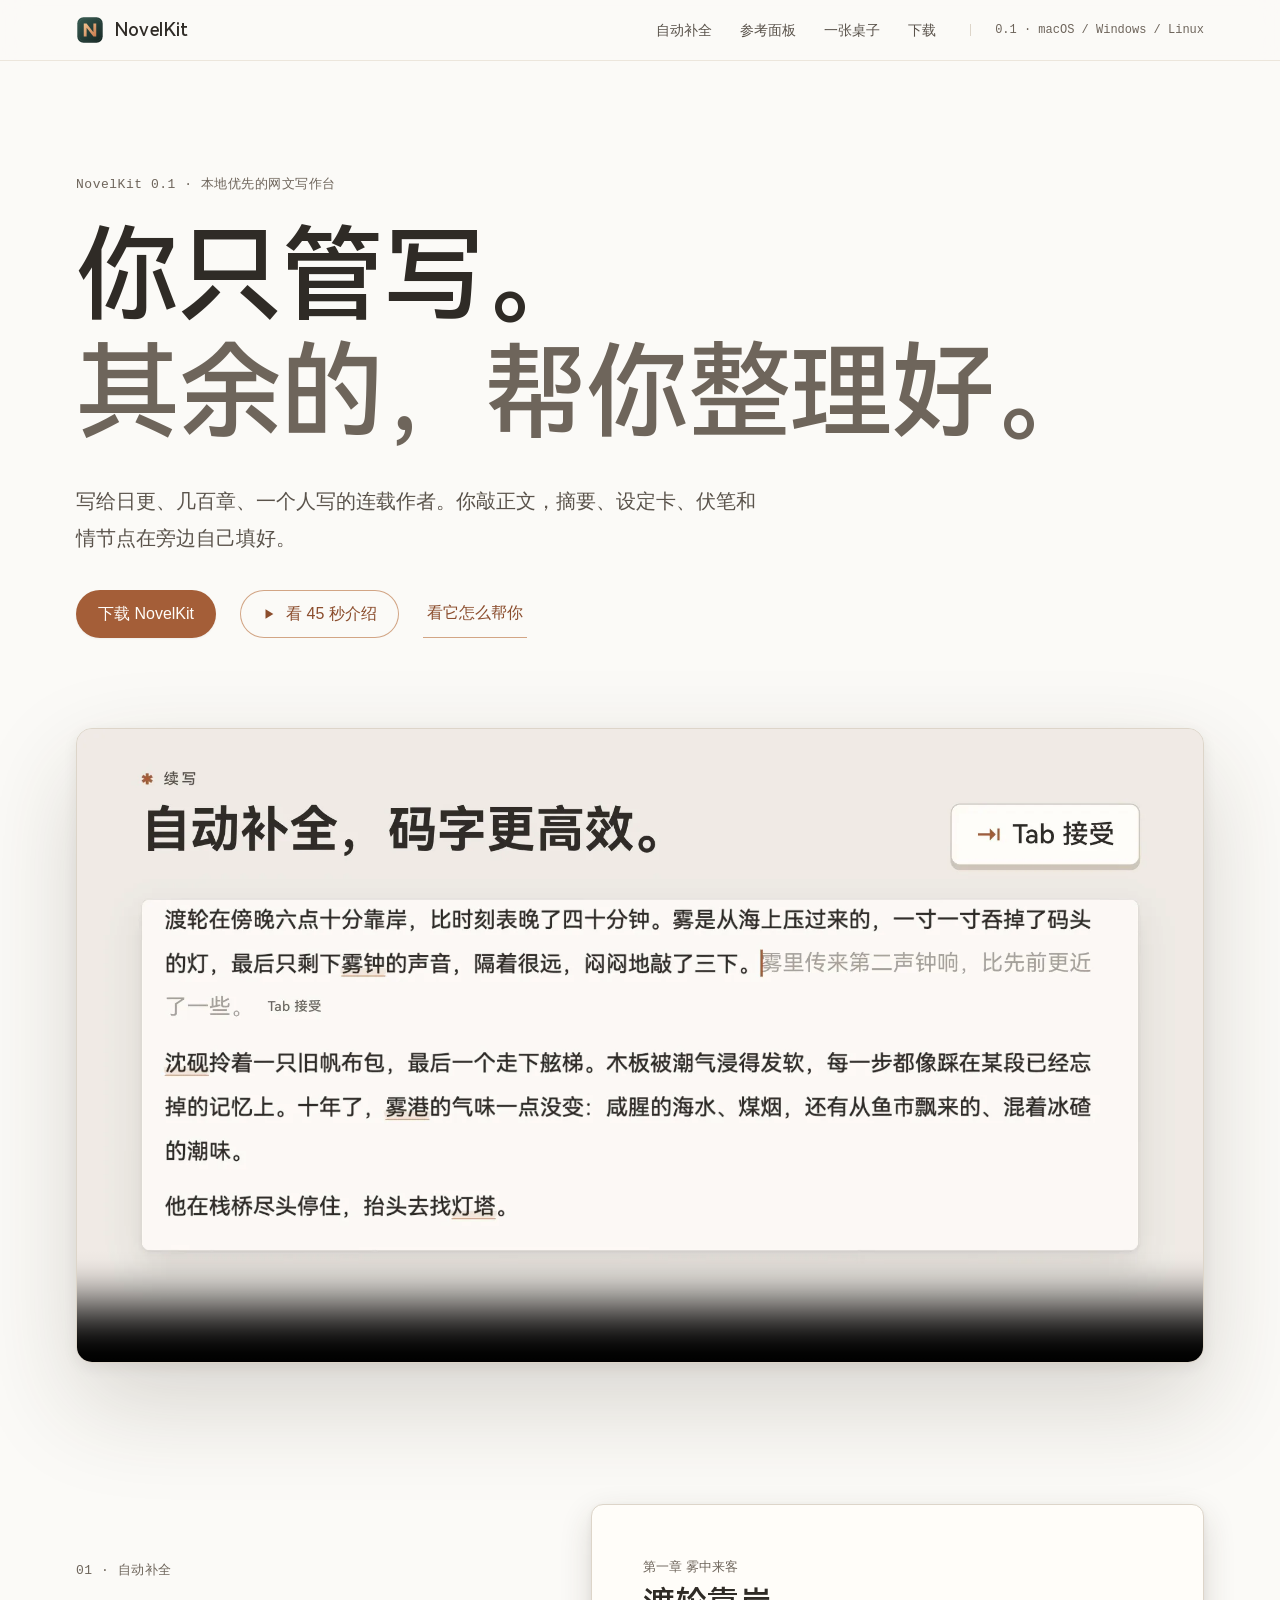
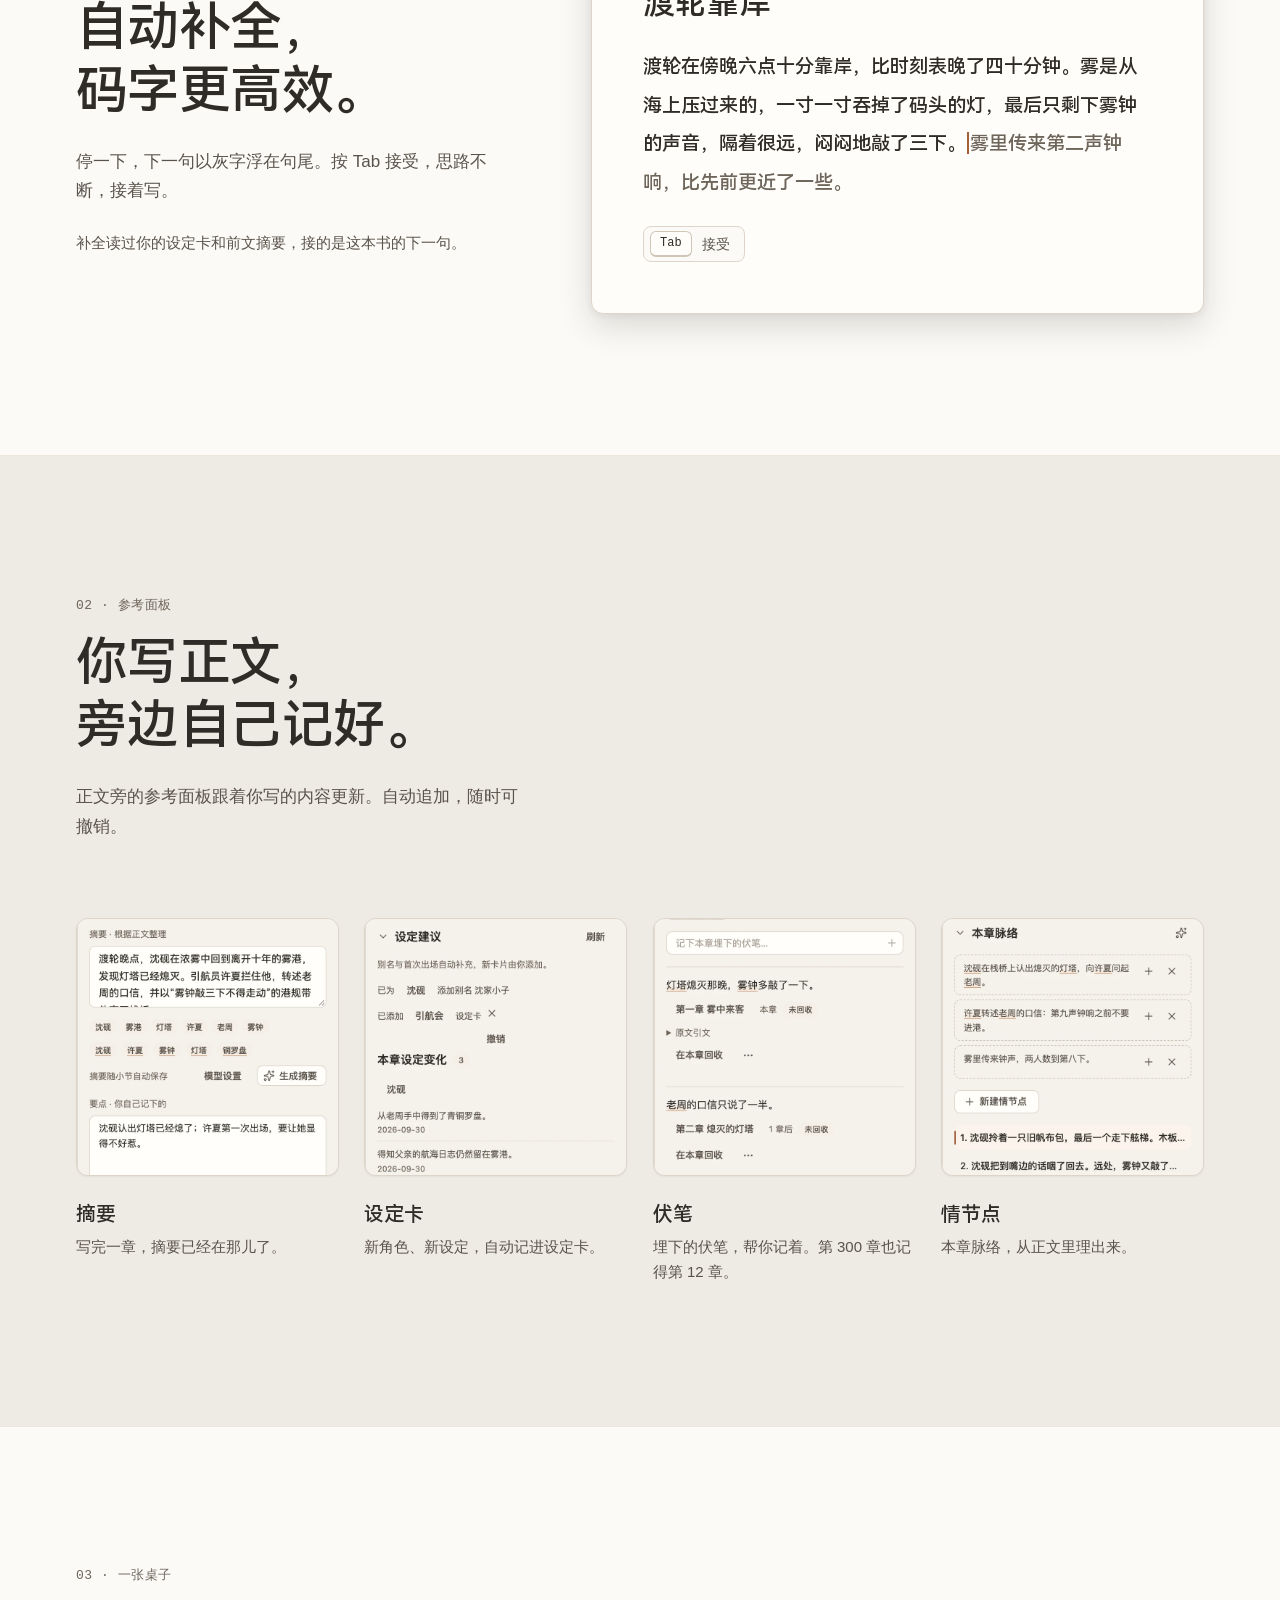
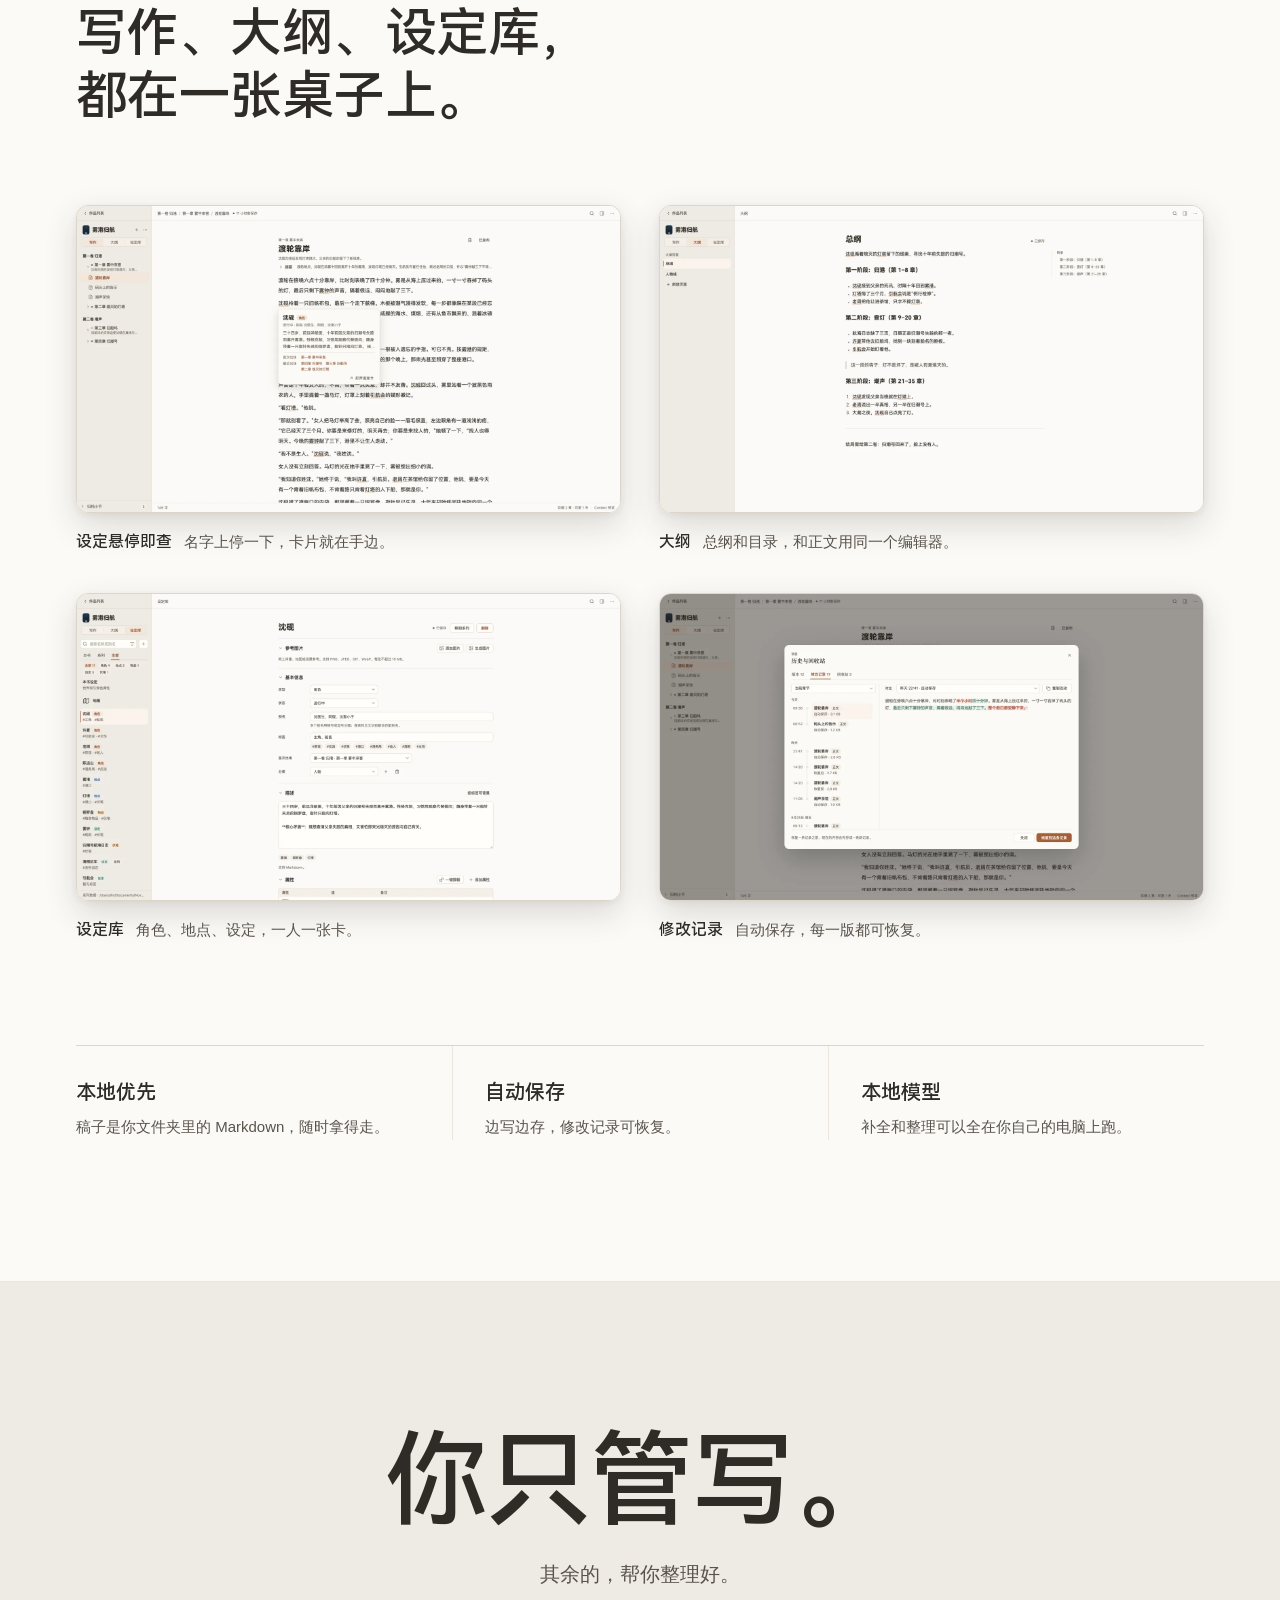
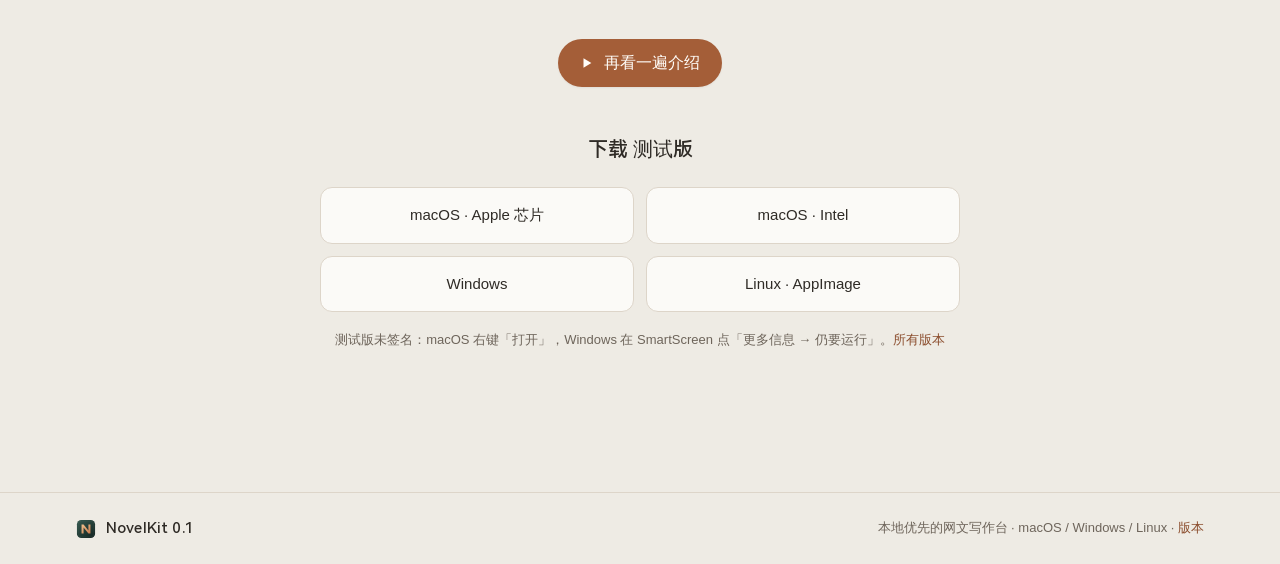
==== index.html @ 49940d7a "NovelKit website" ====
<!doctype html>
<html lang="zh-CN">
<head>
  <meta charset="utf-8">
  <meta name="viewport" content="width=device-width, initial-scale=1">
  <title>NovelKit 0.1 · 你只管写，其余的帮你整理好</title>
  <meta name="description" content="NovelKit 是本地优先的网文写作台。你写正文，摘要、设定卡、伏笔和情节点在旁边自己填好；停顿时自动补全，按 Tab 接受。">
  <meta name="theme-color" content="#fbfaf7">
  <meta property="og:type" content="website">
  <meta property="og:title" content="NovelKit 0.1 · 你只管写，其余的帮你整理好">
  <meta property="og:description" content="本地优先的网文写作台。你写正文，摘要、设定卡、伏笔和情节点在旁边自己填好。">
  <link rel="icon" href="media/icon.svg" type="image/svg+xml">
  <link rel="preload" href="media/harmonyos-sans-sc-medium.woff2" as="font" type="font/woff2" crossorigin>
  <link rel="stylesheet" href="styles.css">
  <script>document.documentElement.classList.add('js')</script>
</head>
<body>
  <a class="skip" href="#main">跳到正文</a>

  <header class="top">
    <div class="wrap top-row">
      <a class="brand" href="#" aria-label="NovelKit 首页">
        <img src="media/icon.svg" width="28" height="28" alt="">
        <span>NovelKit</span>
      </a>
      <nav class="top-nav" aria-label="页面">
        <a href="#complete">自动补全</a>
        <a href="#reference">参考面板</a>
        <a href="#desk">一张桌子</a>
        <a href="#download">下载</a>
      </nav>
      <span class="top-meta">0.1 · macOS / Windows / Linux</span>
    </div>
  </header>

  <main id="main">
    <section class="hero wrap">
      <p class="overline">NovelKit 0.1 · 本地优先的网文写作台</p>
      <h1>你只管写。<br><span class="h1-second">其余的，帮你整理好。</span></h1>
      <p class="lede">写给日更、几百章、一个人写的连载作者。你敲正文，摘要、设定卡、伏笔和情节点在旁边自己填好。</p>
      <div class="hero-actions">
        <a class="button" href="#download" data-download-primary>下载 NovelKit</a>
        <button class="button button-quiet" type="button" data-play>
          <svg viewBox="0 0 16 16" width="14" height="14" aria-hidden="true"><path d="M4 2.5v11l9-5.5z" fill="currentColor"/></svg>
          看 45 秒介绍
        </button>
        <a class="link" href="#complete">看它怎么帮你</a>
      </div>

      <figure class="film" data-reveal>
        <video id="film" controls playsinline preload="metadata" poster="media/poster.webp" width="1920" height="1080">
          <source src="media/novelkit-0.1.mp4" type="video/mp4">
        </video>
      </figure>
    </section>

    <section class="feature wrap" id="complete">
      <div class="feature-copy" data-reveal>
        <p class="index">01 · 自动补全</p>
        <h2>自动补全，<br>码字更高效。</h2>
        <p>停一下，下一句以灰字浮在句尾。按 Tab 接受，思路不断，接着写。</p>
        <p class="note">补全读过你的设定卡和前文摘要，接的是这本书的下一句。</p>
      </div>
      <div class="sheet" data-reveal data-ghost-demo>
        <p class="sheet-chapter">第一章 雾中来客</p>
        <p class="sheet-title">渡轮靠岸</p>
        <p class="sheet-prose">渡轮在傍晚六点十分靠岸，比时刻表晚了四十分钟。雾是从海上压过来的，一寸一寸吞掉了码头的灯，最后只剩下雾钟的声音，隔着很远，闷闷地敲了三下。<span class="caret" aria-hidden="true"></span><span class="ghost" data-ghost>雾里传来第二声钟响，比先前更近了一些。</span></p>
        <div class="sheet-foot">
          <button class="keycap" type="button" data-accept><kbd>Tab</kbd><span data-accept-label>接受</span></button>
          <span class="sheet-status" data-ghost-status aria-live="polite"></span>
        </div>
      </div>
    </section>

    <section class="band" id="reference">
      <div class="wrap">
        <div class="band-head" data-reveal>
          <p class="index">02 · 参考面板</p>
          <h2>你写正文，<br>旁边自己记好。</h2>
          <p>正文旁的参考面板跟着你写的内容更新。自动追加，随时可撤销。</p>
        </div>
        <ol class="panels">
          <li class="panel" data-reveal>
            <img src="media/panel-summary.webp" width="720" height="706" loading="lazy" alt="参考面板「本章」：摘要已根据正文整理好，下方列出本章出场的设定。">
            <h3>摘要</h3>
            <p>写完一章，摘要已经在那儿了。</p>
          </li>
          <li class="panel" data-reveal>
            <img src="media/panel-cards.webp" width="720" height="706" loading="lazy" alt="设定建议：已为沈砚添加别名沈家小子，已添加引航会设定卡，可撤销；本章设定变化记下了沈砚得到青铜罗盘。">
            <h3>设定卡</h3>
            <p>新角色、新设定，自动记进设定卡。</p>
          </li>
          <li class="panel" data-reveal>
            <img src="media/panel-foreshadowing.webp" width="720" height="706" loading="lazy" alt="参考面板「伏笔」：两条未回收的伏笔，各自标着埋下的章节。">
            <h3>伏笔</h3>
            <p>埋下的伏笔，帮你记着。第 300 章也记得第 12 章。</p>
          </li>
          <li class="panel" data-reveal>
            <img src="media/panel-beats.webp" width="720" height="706" loading="lazy" alt="参考面板「情节点」：本章脉络的三条建议，以及已有的两个情节点。">
            <h3>情节点</h3>
            <p>本章脉络，从正文里理出来。</p>
          </li>
        </ol>
      </div>
    </section>

    <section class="desk wrap" id="desk">
      <div class="desk-head" data-reveal>
        <p class="index">03 · 一张桌子</p>
        <h2>写作、大纲、设定库，<br>都在一张桌子上。</h2>
      </div>
      <div class="screens">
        <figure class="screen" data-reveal>
          <img src="media/writing-entity-hover.webp" width="1600" height="900" loading="lazy" alt="写作界面：鼠标停在正文里的名字上，弹出这张设定卡的摘要。">
          <figcaption><strong>设定悬停即查</strong>名字上停一下，卡片就在手边。</figcaption>
        </figure>
        <figure class="screen" data-reveal>
          <img src="media/plan.webp" width="1600" height="900" loading="lazy" alt="大纲界面：总纲文档与卷、章目录。">
          <figcaption><strong>大纲</strong>总纲和目录，和正文用同一个编辑器。</figcaption>
        </figure>
        <figure class="screen" data-reveal>
          <img src="media/wiki.webp" width="1600" height="900" loading="lazy" alt="设定库：沈砚的角色卡，含别名、标签、首次出场和描述。">
          <figcaption><strong>设定库</strong>角色、地点、设定，一人一张卡。</figcaption>
        </figure>
        <figure class="screen" data-reveal>
          <img src="media/history-revisions.webp" width="1600" height="900" loading="lazy" alt="修改记录：按时间列出的版本，右侧是与当前稿的差异。">
          <figcaption><strong>修改记录</strong>自动保存，每一版都可恢复。</figcaption>
        </figure>
      </div>
      <dl class="facts" data-reveal>
        <div><dt>本地优先</dt><dd>稿子是你文件夹里的 Markdown，随时拿得走。</dd></div>
        <div><dt>自动保存</dt><dd>边写边存，修改记录可恢复。</dd></div>
        <div><dt>本地模型</dt><dd>补全和整理可以全在你自己的电脑上跑。</dd></div>
      </dl>
    </section>

    <section class="outro" id="download">
      <div class="wrap" data-reveal>
        <p class="outro-line">你只管写。</p>
        <p class="outro-sub">其余的，帮你整理好。</p>
        <button class="button" type="button" data-play>
          <svg viewBox="0 0 16 16" width="14" height="14" aria-hidden="true"><path d="M4 2.5v11l9-5.5z" fill="currentColor"/></svg>
          再看一遍介绍
        </button>
        <div class="downloads">
          <p class="downloads-title">下载 <span data-release-name>测试版</span></p>
          <ul class="downloads-list">
            <li><a class="download" data-asset="mac-arm" href="https://github.com/ForgeAILab/novelkit/releases">macOS · Apple 芯片</a></li>
            <li><a class="download" data-asset="mac-intel" href="https://github.com/ForgeAILab/novelkit/releases">macOS · Intel</a></li>
            <li><a class="download" data-asset="windows" href="https://github.com/ForgeAILab/novelkit/releases">Windows</a></li>
            <li><a class="download" data-asset="linux" href="https://github.com/ForgeAILab/novelkit/releases">Linux · AppImage</a></li>
          </ul>
          <p class="downloads-note">测试版未签名：macOS 右键「打开」，Windows 在 SmartScreen 点「更多信息 → 仍要运行」。<a href="https://github.com/ForgeAILab/novelkit/releases">所有版本</a></p>
        </div>
      </div>
    </section>
  </main>

  <footer class="foot">
    <div class="wrap foot-row">
      <span class="brand"><img src="media/icon.svg" width="20" height="20" alt=""><span>NovelKit 0.1</span></span>
      <span>本地优先的网文写作台 · macOS / Windows / Linux · <a href="https://github.com/ForgeAILab/novelkit/releases">版本</a></span>
    </div>
  </footer>

  <script src="main.js" defer></script>
</body>
</html>
---- styles.css ----
/* NovelKit launch page. Colour, radius, shadow and motion values are the app's tokens
   (src/styles/tokens.css, contract: DESIGN-SYSTEM.md); the display type scale is the site's own. */

@font-face {
  font-family: "HarmonyOS Sans SC";
  src: url("media/harmonyos-sans-sc-medium.woff2") format("woff2");
  font-weight: 500;
  font-display: swap;
}

:root {
  --surface-desk: #eeebe4;
  --surface-side: #f5f2ec;
  --surface-page: #fbfaf7;
  --surface-raised: #fffdf9;
  --line-subtle: #ece6dc;
  --line: #ddd5c9;
  --line-strong: #cfc6b8;
  --text: #2f2b26;
  --text-secondary: #5a534b;
  --text-tertiary: #6e655b;
  --text-on-accent: #fffdf9;
  --accent-100: #f3e6da;
  --accent-300: #d2a585;
  --accent: #a45e38;
  --accent-hover: #8f4e2e;
  --accent-active: #77452d;
  --accent-ink: #8b4d2d;
  --fill-hover: rgba(47, 43, 38, .06);
  --fill-active: rgba(47, 43, 38, .11);

  --font-sans: -apple-system, BlinkMacSystemFont, "PingFang SC", "Microsoft YaHei UI", "Segoe UI", sans-serif;
  --font-display: "HarmonyOS Sans SC", "PingFang SC", "Microsoft YaHei UI", "Noto Sans SC", sans-serif;
  --font-mono: "SFMono-Regular", "Cascadia Mono", Consolas, monospace;

  /* Site type scale */
  --text-caption: 13px;
  --text-body: 17px;
  --text-lede: clamp(18px, 1.6vw, 21px);
  --text-h3: 20px;
  --text-h2: clamp(30px, 4.2vw, 52px);
  --text-h1: clamp(28px, 8.6vw, 104px);

  --space-2: 8px;
  --space-3: 12px;
  --space-4: 16px;
  --space-6: 24px;
  --space-8: 32px;
  --space-12: 48px;
  --space-section: clamp(72px, 11vw, 152px);
  --gutter: clamp(20px, 5vw, 56px);

  --radius-sm: 6px;
  --radius-md: 8px;
  --radius-lg: 12px;
  --radius-xl: 16px;
  --radius-pill: 999px;

  --dur-fast: 120ms;
  --dur: 180ms;
  --dur-reveal: 640ms;
  --ease: cubic-bezier(.2, .8, .2, 1);
  --focus-ring: 0 0 0 3px rgba(164, 94, 56, .28);
  --shadow-1: 0 1px 2px rgba(53, 42, 28, .06);
  --shadow-pop: 0 12px 32px rgba(53, 42, 28, .16), 0 2px 6px rgba(53, 42, 28, .06);
  --shadow-film: 0 40px 100px rgba(53, 42, 28, .18), 0 4px 14px rgba(53, 42, 28, .08);
}

*, *::before, *::after { box-sizing: border-box; }

html { scroll-behavior: smooth; scroll-padding-top: 76px; -webkit-text-size-adjust: 100%; }

body {
  margin: 0;
  background: var(--surface-page);
  color: var(--text);
  font: 400 var(--text-body)/1.75 var(--font-sans);
  -webkit-font-smoothing: antialiased;
  text-rendering: optimizeLegibility;
}

img, video { display: block; max-width: 100%; height: auto; }
h1, h2, h3, p, ol, dl, dd, figure { margin: 0; }
ol { padding: 0; list-style: none; }
a { color: inherit; text-decoration: none; }
button { font: inherit; color: inherit; }
:focus-visible { outline: none; box-shadow: var(--focus-ring); border-radius: var(--radius-sm); }

.wrap { width: min(1240px, 100%); margin-inline: auto; padding-inline: var(--gutter); }

.skip {
  position: absolute; left: var(--space-4); top: -60px; z-index: 20;
  padding: var(--space-2) var(--space-4); border-radius: var(--radius-md);
  background: var(--text); color: var(--surface-page);
}
.skip:focus { top: var(--space-4); }

/* Top bar */
.top {
  position: sticky; top: 0; z-index: 10;
  background: color-mix(in srgb, var(--surface-page) 86%, transparent);
  backdrop-filter: saturate(1.4) blur(14px);
  -webkit-backdrop-filter: saturate(1.4) blur(14px);
  border-bottom: 1px solid var(--line-subtle);
}
.top-row { display: flex; align-items: center; gap: var(--space-8); height: 60px; }
.brand { display: inline-flex; align-items: center; gap: 10px; font: 500 18px/1 var(--font-display); letter-spacing: .01em; }
.top-nav { display: flex; gap: var(--space-6); margin-left: auto; font-size: 14px; color: var(--text-secondary); }
.top-nav a { padding: 6px 2px; transition: color var(--dur) var(--ease); }
.top-nav a:hover { color: var(--accent-ink); }
.top-meta { font: 12px/1 var(--font-mono); color: var(--text-tertiary); padding-left: var(--space-6); border-left: 1px solid var(--line); }

/* Shared type */
.overline, .index { font: 13px/1.4 var(--font-mono); letter-spacing: .04em; color: var(--text-tertiary); }
h1, h2, h3, .outro-line, .sheet-title { font-family: var(--font-display); font-weight: 500; }
h2 { font-size: var(--text-h2); line-height: 1.22; letter-spacing: -.01em; text-wrap: balance; }

.button {
  display: inline-flex; align-items: center; gap: 10px; height: 48px; padding: 0 22px;
  border: 0; border-radius: var(--radius-pill); background: var(--accent); color: var(--text-on-accent);
  font-size: 16px; font-weight: 500; cursor: pointer; box-shadow: var(--shadow-1);
  transition: background var(--dur) var(--ease), transform var(--dur-fast) var(--ease);
}
.button:hover { background: var(--accent-hover); }
.button:active { background: var(--accent-active); transform: scale(.98); }
.button:focus-visible { border-radius: var(--radius-pill); }
.link { color: var(--accent-ink); font-size: 16px; padding: 10px 4px; border-bottom: 1px solid var(--accent-300); transition: border-color var(--dur) var(--ease); }
.link:hover { border-color: var(--accent); }

/* Hero */
.hero { padding-top: clamp(56px, 9vw, 128px); }
.hero h1 { margin-top: var(--space-6); font-size: var(--text-h1); line-height: 1.12; letter-spacing: -.02em; }
.h1-second { color: var(--text-tertiary); }
.lede { margin-top: var(--space-8); max-width: 34em; font-size: var(--text-lede); line-height: 1.8; color: var(--text-secondary); }
.hero-actions { display: flex; flex-wrap: wrap; align-items: center; gap: var(--space-6); margin-top: var(--space-8); }

.film {
  margin-top: clamp(48px, 7vw, 96px); overflow: hidden;
  border: 1px solid var(--line); border-radius: var(--radius-xl);
  background: var(--surface-desk); box-shadow: var(--shadow-film);
}
.film video { width: 100%; aspect-ratio: 16 / 9; }

/* 01 ghost text */
.feature {
  display: grid; grid-template-columns: minmax(0, 5fr) minmax(0, 7fr); align-items: center;
  gap: clamp(32px, 6vw, 96px); padding-block: var(--space-section);
}
.feature-copy h2, .band-head h2, .desk-head h2 { margin-top: var(--space-4); }
.feature-copy p:not(.index), .band-head p:not(.index) { margin-top: var(--space-6); max-width: 26em; color: var(--text-secondary); }
.feature-copy .note { margin-top: var(--space-4); font-size: 15px; color: var(--text-tertiary); }

.sheet {
  padding: clamp(24px, 4vw, 56px); border: 1px solid var(--line); border-radius: var(--radius-lg);
  background: var(--surface-raised); box-shadow: var(--shadow-pop);
}
.sheet-chapter { font-size: 13px; color: var(--text-tertiary); }
.sheet-title { margin-top: 4px; font-size: clamp(24px, 2.6vw, 32px); line-height: 1.3; }
.sheet-prose { margin-top: var(--space-6); font: 500 clamp(17px, 1.5vw, 20px)/2 var(--font-display); }
.ghost { color: var(--text-tertiary); transition: opacity var(--dur-reveal) var(--ease), color var(--dur-reveal) var(--ease); }
.caret {
  display: inline-block; width: 2px; height: 1.15em; margin-inline: 1px; vertical-align: -.2em;
  background: var(--accent); animation: caret 1.1s steps(1) infinite;
}
@keyframes caret { 50% { opacity: 0; } }
[data-state="writing"] .ghost { opacity: 0; transition-duration: 0s; }
[data-state="accepted"] .ghost { color: var(--text); }
[data-state="accepted"] .caret { display: none; }
.sheet-foot { display: flex; align-items: center; gap: var(--space-4); margin-top: var(--space-6); min-height: 36px; }
.keycap {
  display: inline-flex; align-items: center; gap: 10px; height: 36px; padding: 0 14px 0 6px;
  border: 1px solid var(--line); border-radius: var(--radius-md); background: var(--surface-page);
  font-size: 14px; color: var(--text-secondary); cursor: pointer;
  transition: background var(--dur) var(--ease), border-color var(--dur) var(--ease), opacity var(--dur) var(--ease), transform var(--dur-fast) var(--ease);
}
.keycap:hover { background: var(--accent-100); border-color: var(--accent-300); }
.keycap:active { transform: translateY(1px); }
.keycap kbd {
  padding: 3px 9px; border: 1px solid var(--line-strong); border-bottom-width: 2px; border-radius: var(--radius-sm);
  background: var(--surface-raised); font: 12px/1.4 var(--font-mono); color: var(--text);
}
[data-state="writing"] .keycap { opacity: 0; pointer-events: none; }
.sheet-status { font-size: 14px; color: var(--text-tertiary); }

/* 02 reference panel */
.band { padding-block: var(--space-section); background: var(--surface-desk); border-block: 1px solid var(--line-subtle); }
.panels { display: grid; grid-template-columns: repeat(4, minmax(0, 1fr)); gap: clamp(16px, 2vw, 28px); margin-top: clamp(40px, 6vw, 80px); }
.panel img {
  width: 100%; border: 1px solid var(--line); border-radius: var(--radius-lg);
  background: var(--surface-side); box-shadow: var(--shadow-1);
  transition: transform var(--dur-reveal) var(--ease), box-shadow var(--dur-reveal) var(--ease);
}
.panel:hover img { transform: translateY(-4px); box-shadow: var(--shadow-pop); }
.panel h3 { margin-top: var(--space-6); font-size: var(--text-h3); line-height: 1.4; }
.panel p { margin-top: 6px; font-size: 15px; line-height: 1.7; color: var(--text-secondary); }

/* 03 the desk */
.desk { padding-block: var(--space-section); }
.screens { display: grid; grid-template-columns: repeat(2, minmax(0, 1fr)); gap: clamp(20px, 3vw, 40px); margin-top: clamp(40px, 6vw, 80px); }
.screen img { width: 100%; border: 1px solid var(--line); border-radius: var(--radius-lg); box-shadow: var(--shadow-pop); }
.screen figcaption { margin-top: var(--space-4); font-size: 15px; color: var(--text-secondary); }
.screen strong { margin-right: var(--space-3); font: 500 16px/1.4 var(--font-display); color: var(--text); }
.facts { display: grid; grid-template-columns: repeat(3, minmax(0, 1fr)); margin-top: clamp(56px, 8vw, 104px); border-top: 1px solid var(--line); }
.facts > div { padding: var(--space-8) var(--space-8) 0 0; }
.facts > div + div { padding-left: var(--space-8); border-left: 1px solid var(--line-subtle); }
.facts dt { font: 500 var(--text-h3)/1.4 var(--font-display); }
.facts dd { margin-top: var(--space-2); font-size: 15px; color: var(--text-secondary); }

/* Outro and footer */
.outro { padding-block: var(--space-section); background: var(--surface-desk); border-top: 1px solid var(--line-subtle); text-align: center; }
.outro-line { font-size: var(--text-h1); line-height: 1.12; letter-spacing: -.02em; }
.outro-sub { margin-top: var(--space-4); font-size: var(--text-lede); color: var(--text-secondary); }
.outro .button { margin-top: var(--space-12); }
.foot { background: var(--surface-desk); border-top: 1px solid var(--line); font-size: 13px; color: var(--text-tertiary); }
.foot-row { display: flex; flex-wrap: wrap; align-items: center; justify-content: space-between; gap: var(--space-3); padding-block: var(--space-6); }
.foot .brand { font-size: 15px; color: var(--text); }

/* Reveal on scroll (only when JS has run) */
.js [data-reveal] { opacity: 0; transform: translateY(18px); transition: opacity var(--dur-reveal) var(--ease), transform var(--dur-reveal) var(--ease); }
.js [data-reveal].is-in { opacity: 1; transform: none; }
.panels > :nth-child(2), .screens > :nth-child(2) { transition-delay: 70ms; }
.panels > :nth-child(3) { transition-delay: 140ms; }
.panels > :nth-child(4) { transition-delay: 210ms; }

@media (max-width: 1040px) {
  .panels { grid-template-columns: repeat(2, minmax(0, 1fr)); row-gap: var(--space-12); }
}
@media (max-width: 860px) {
  .feature { grid-template-columns: minmax(0, 1fr); }
  .top-nav { display: none; }
  .top-meta { margin-left: auto; padding-left: 0; border-left: 0; }
}
@media (max-width: 640px) {
  .screens, .facts { grid-template-columns: minmax(0, 1fr); }
  .facts > div, .facts > div + div { padding: var(--space-6) 0; border-left: 0; }
  .facts > div + div { border-top: 1px solid var(--line-subtle); }
  .film { border-radius: var(--radius-lg); }
  .screen strong { display: block; margin: 0 0 2px; }
}
@media (max-width: 460px) {
  .panels { grid-template-columns: minmax(0, 1fr); }
}
@media (prefers-reduced-motion: reduce) {
  html { scroll-behavior: auto; }
  *, *::before, *::after { animation: none !important; transition-duration: 0s !important; }
  .js [data-reveal] { opacity: 1; transform: none; }
}

/* Downloads */
.button-quiet { background: transparent; color: var(--accent-ink); box-shadow: inset 0 0 0 1px var(--accent-300); }
.button-quiet:hover { background: color-mix(in srgb, var(--accent) 8%, transparent); }
.downloads { margin: var(--space-12) auto 0; max-width: 640px; }
.downloads-title { font: 500 var(--text-h3)/1.4 var(--font-display); }
.downloads-list { display: grid; grid-template-columns: repeat(2, minmax(0, 1fr)); gap: var(--space-3); margin-top: var(--space-6); padding: 0; list-style: none; }
.download { display: block; padding: 14px 18px; border: 1px solid var(--line); border-radius: var(--radius-lg); background: var(--surface-page); font-size: 15px; transition: border-color var(--dur) var(--ease); }
.download:hover { border-color: var(--accent); }
.download.is-yours { border-color: var(--accent); box-shadow: var(--shadow-1); }
.downloads-note { margin-top: var(--space-4); font-size: 13px; color: var(--text-tertiary); }
.downloads-note a, .foot a { color: var(--accent-ink); }
@media (max-width: 460px) { .downloads-list { grid-template-columns: minmax(0, 1fr); } }
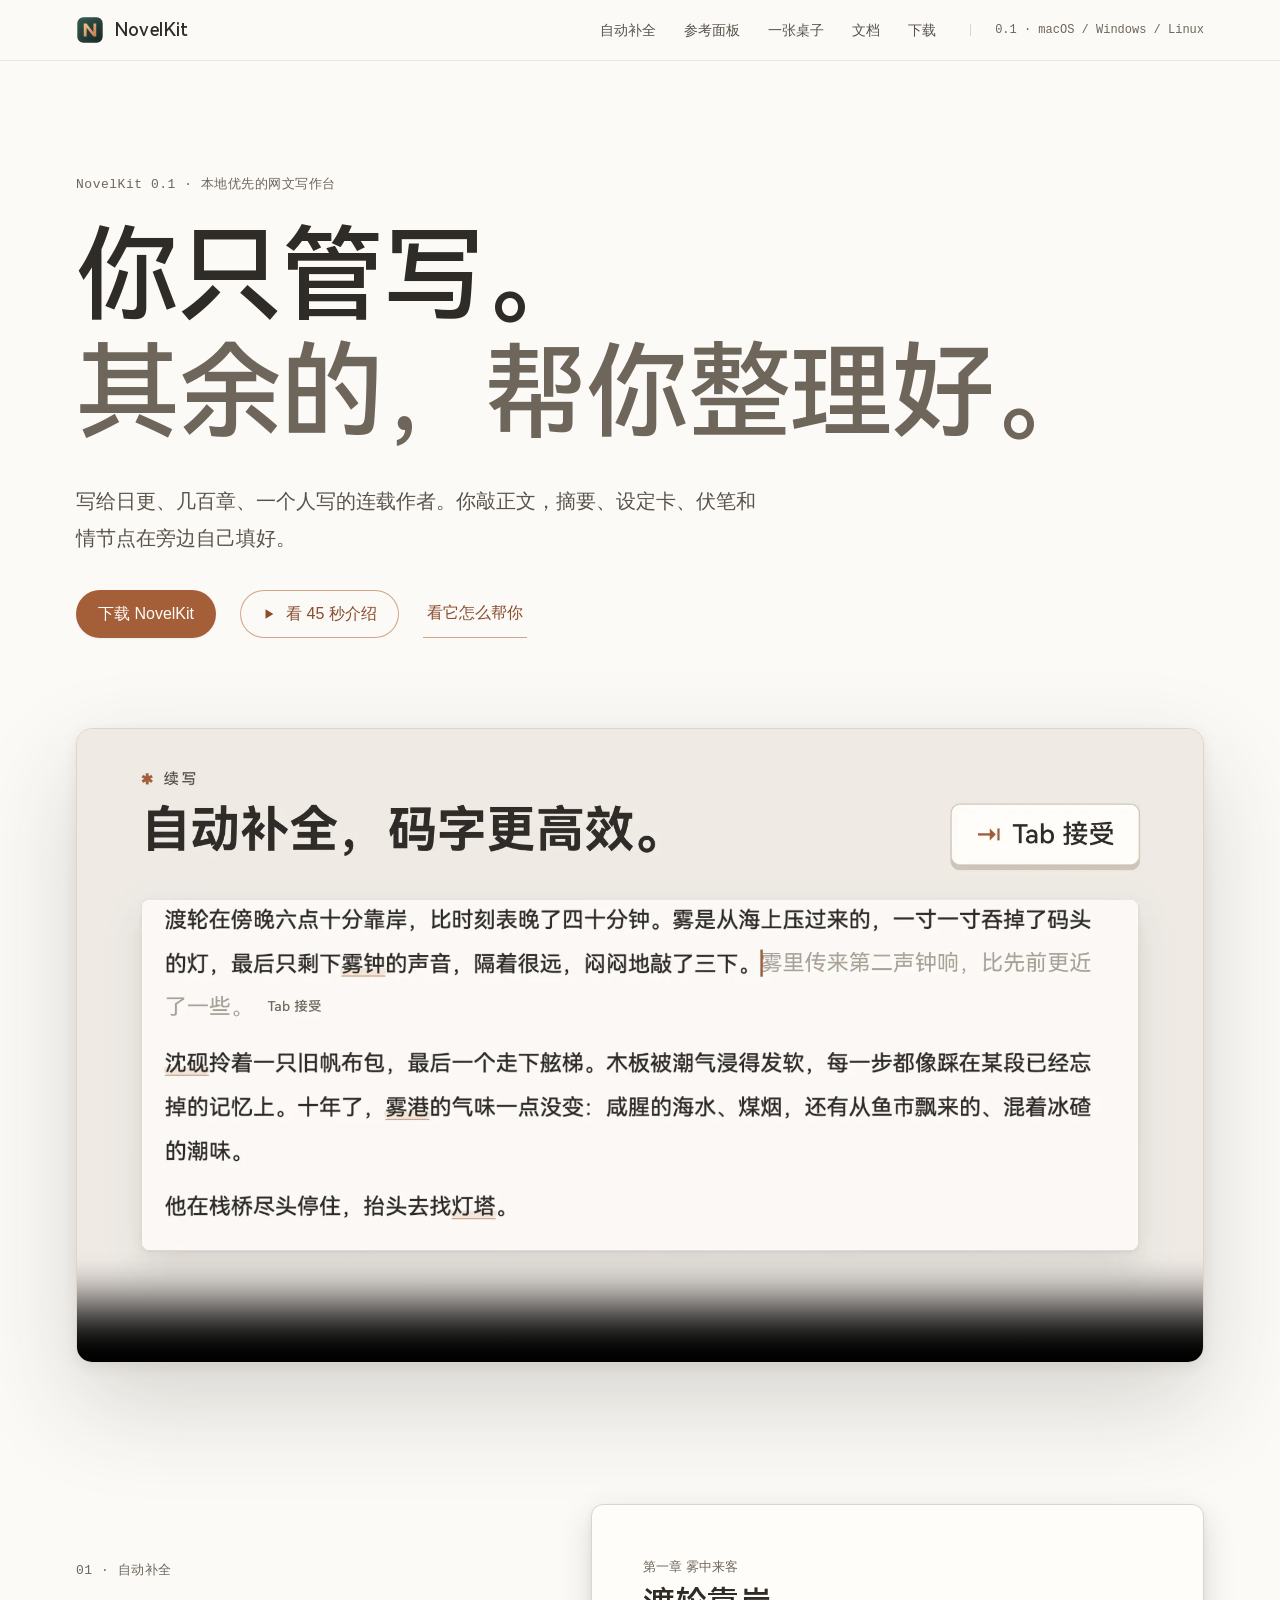
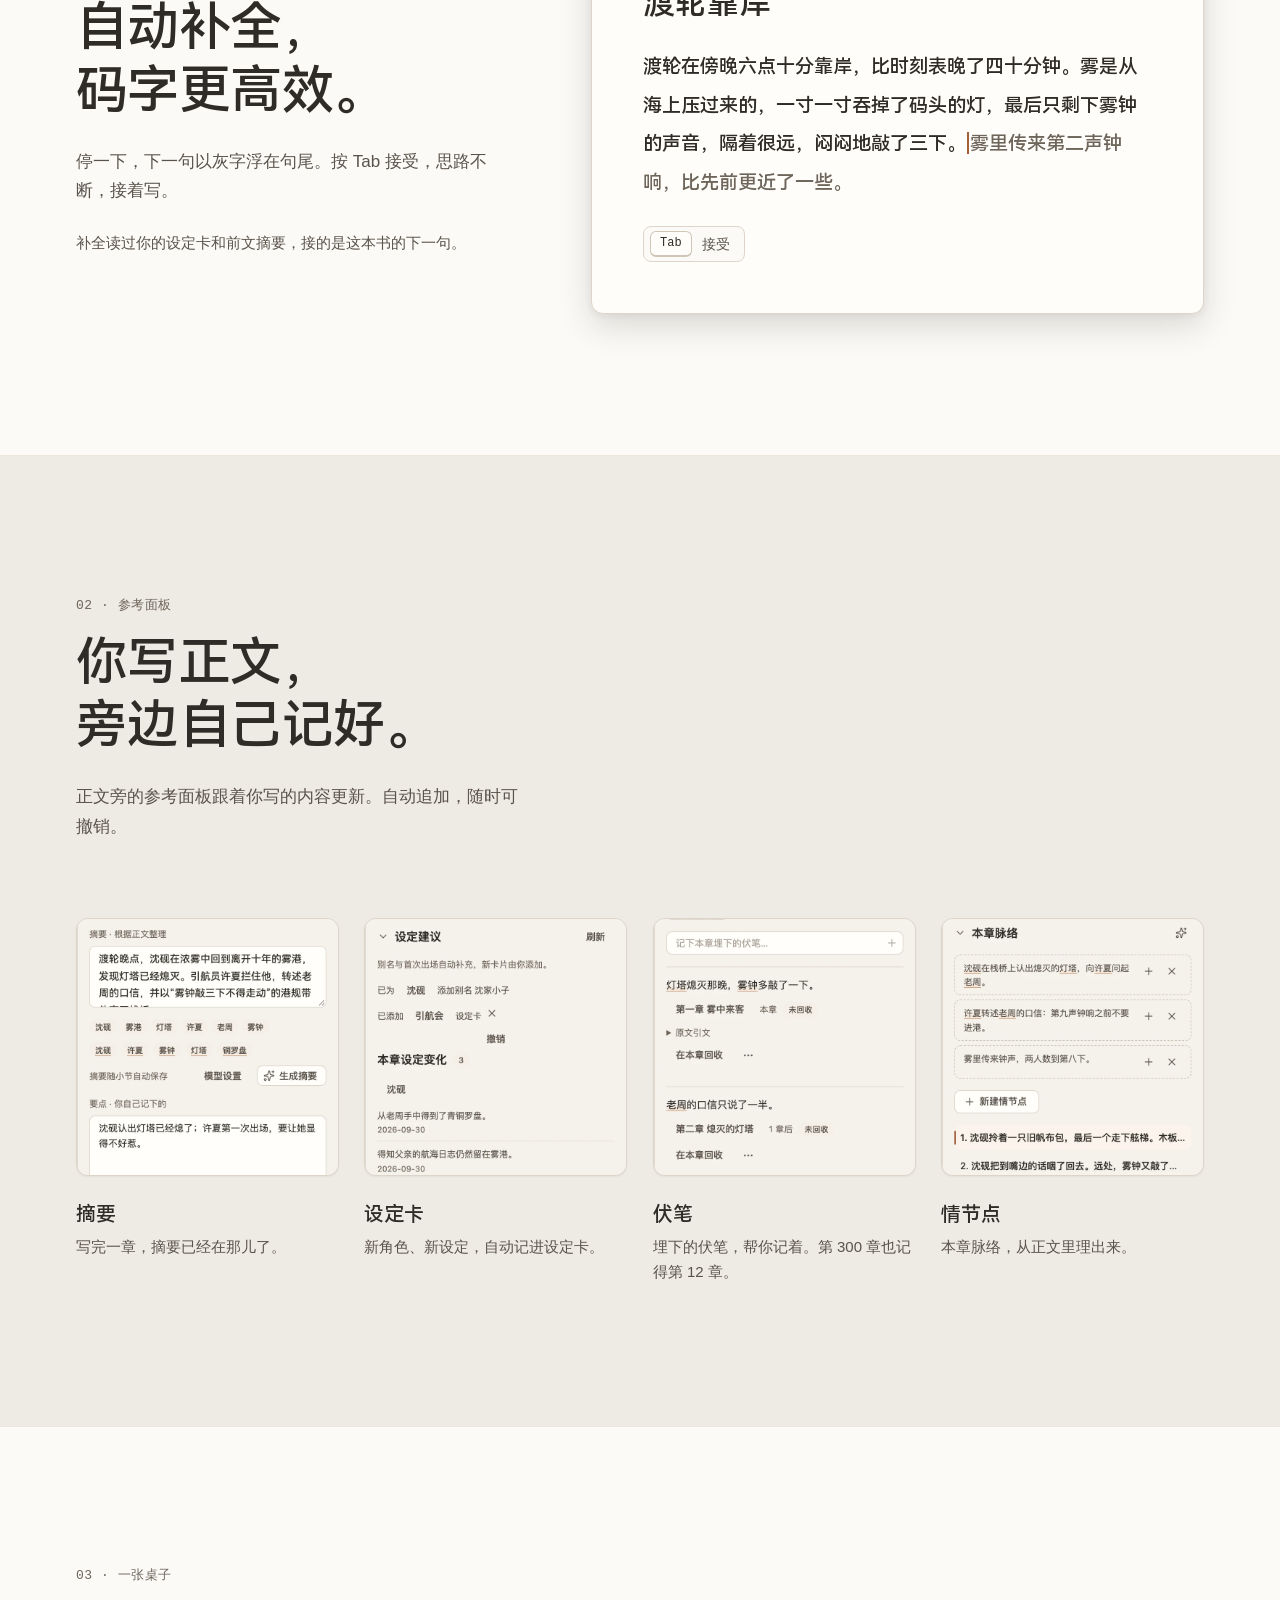
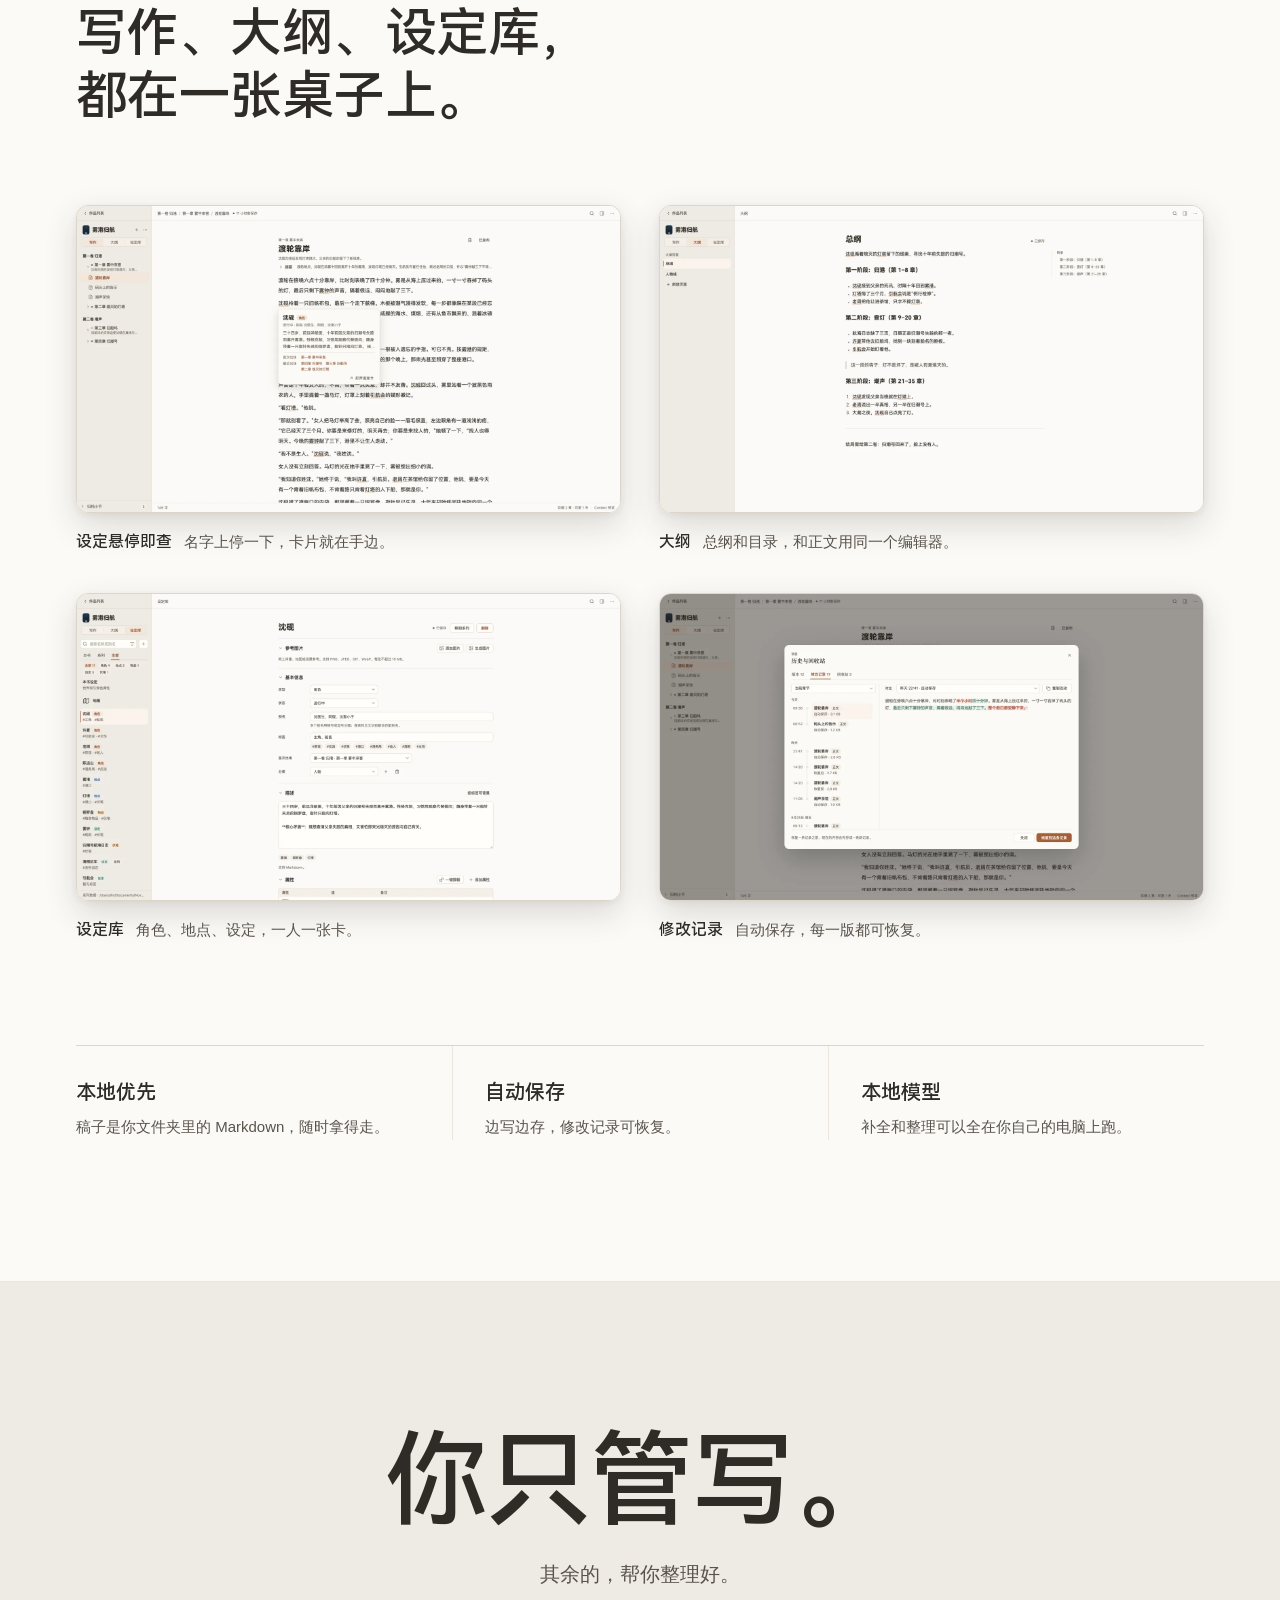
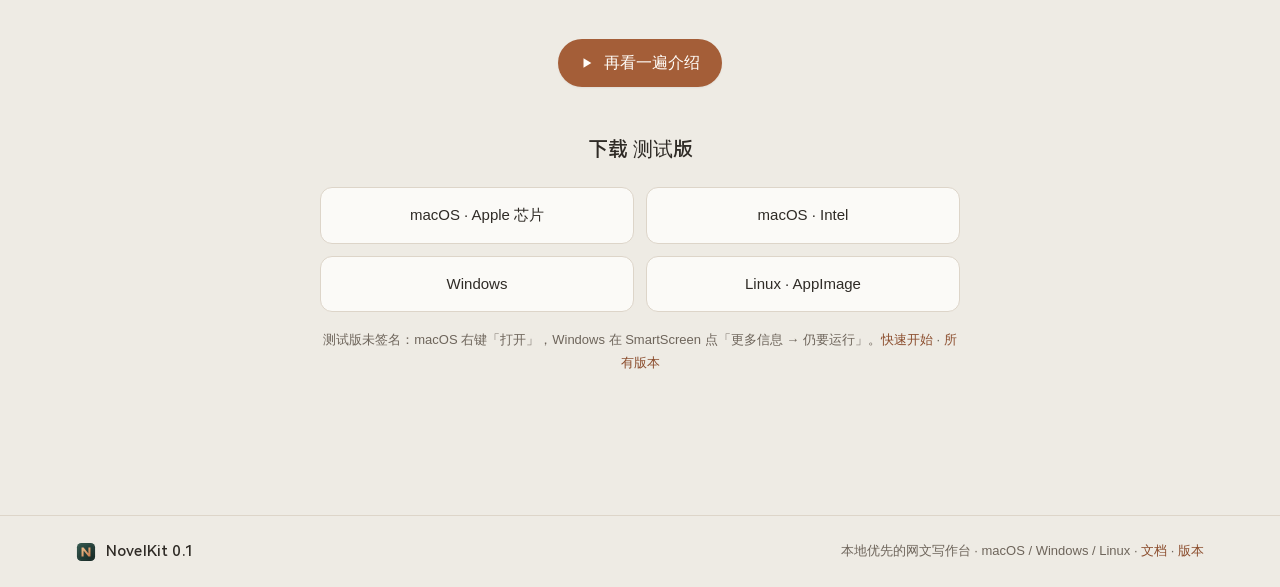
==== commit d2bd7618: "Docs and download links" ====
--- a/index.html
+++ b/index.html
@@ -27,6 +27,7 @@
         <a href="#complete">自动补全</a>
         <a href="#reference">参考面板</a>
         <a href="#desk">一张桌子</a>
+        <a href="docs/">文档</a>
         <a href="#download">下载</a>
       </nav>
       <span class="top-meta">0.1 · macOS / Windows / Linux</span>
@@ -150,7 +151,7 @@
             <li><a class="download" data-asset="windows" href="https://github.com/ForgeAILab/novelkit/releases">Windows</a></li>
             <li><a class="download" data-asset="linux" href="https://github.com/ForgeAILab/novelkit/releases">Linux · AppImage</a></li>
           </ul>
-          <p class="downloads-note">测试版未签名：macOS 右键「打开」，Windows 在 SmartScreen 点「更多信息 → 仍要运行」。<a href="https://github.com/ForgeAILab/novelkit/releases">所有版本</a></p>
+          <p class="downloads-note">测试版未签名：macOS 右键「打开」，Windows 在 SmartScreen 点「更多信息 → 仍要运行」。<a href="docs/">快速开始</a> · <a href="https://github.com/ForgeAILab/novelkit/releases">所有版本</a></p>
         </div>
       </div>
     </section>
@@ -159,7 +160,7 @@
   <footer class="foot">
     <div class="wrap foot-row">
       <span class="brand"><img src="media/icon.svg" width="20" height="20" alt=""><span>NovelKit 0.1</span></span>
-      <span>本地优先的网文写作台 · macOS / Windows / Linux · <a href="https://github.com/ForgeAILab/novelkit/releases">版本</a></span>
+      <span>本地优先的网文写作台 · macOS / Windows / Linux · <a href="docs/">文档</a> · <a href="https://github.com/ForgeAILab/novelkit/releases">版本</a></span>
     </div>
   </footer>
 
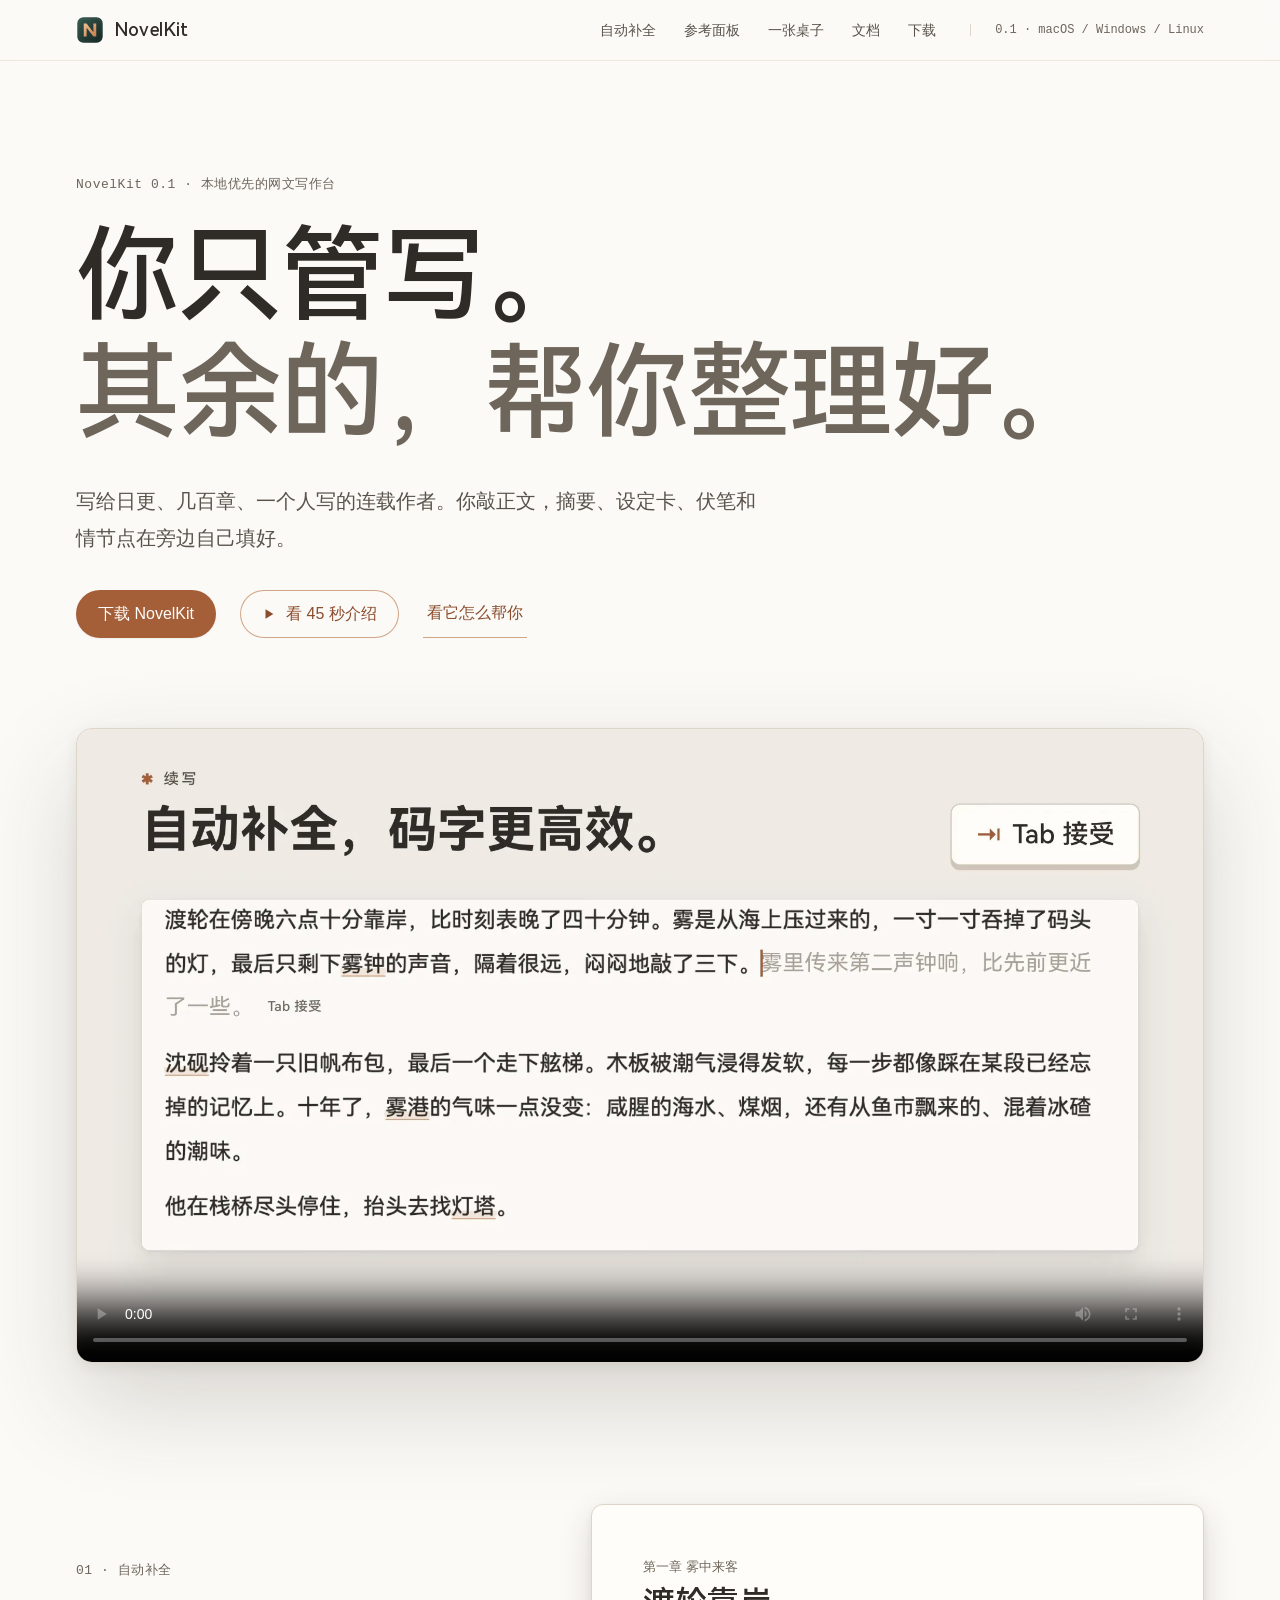
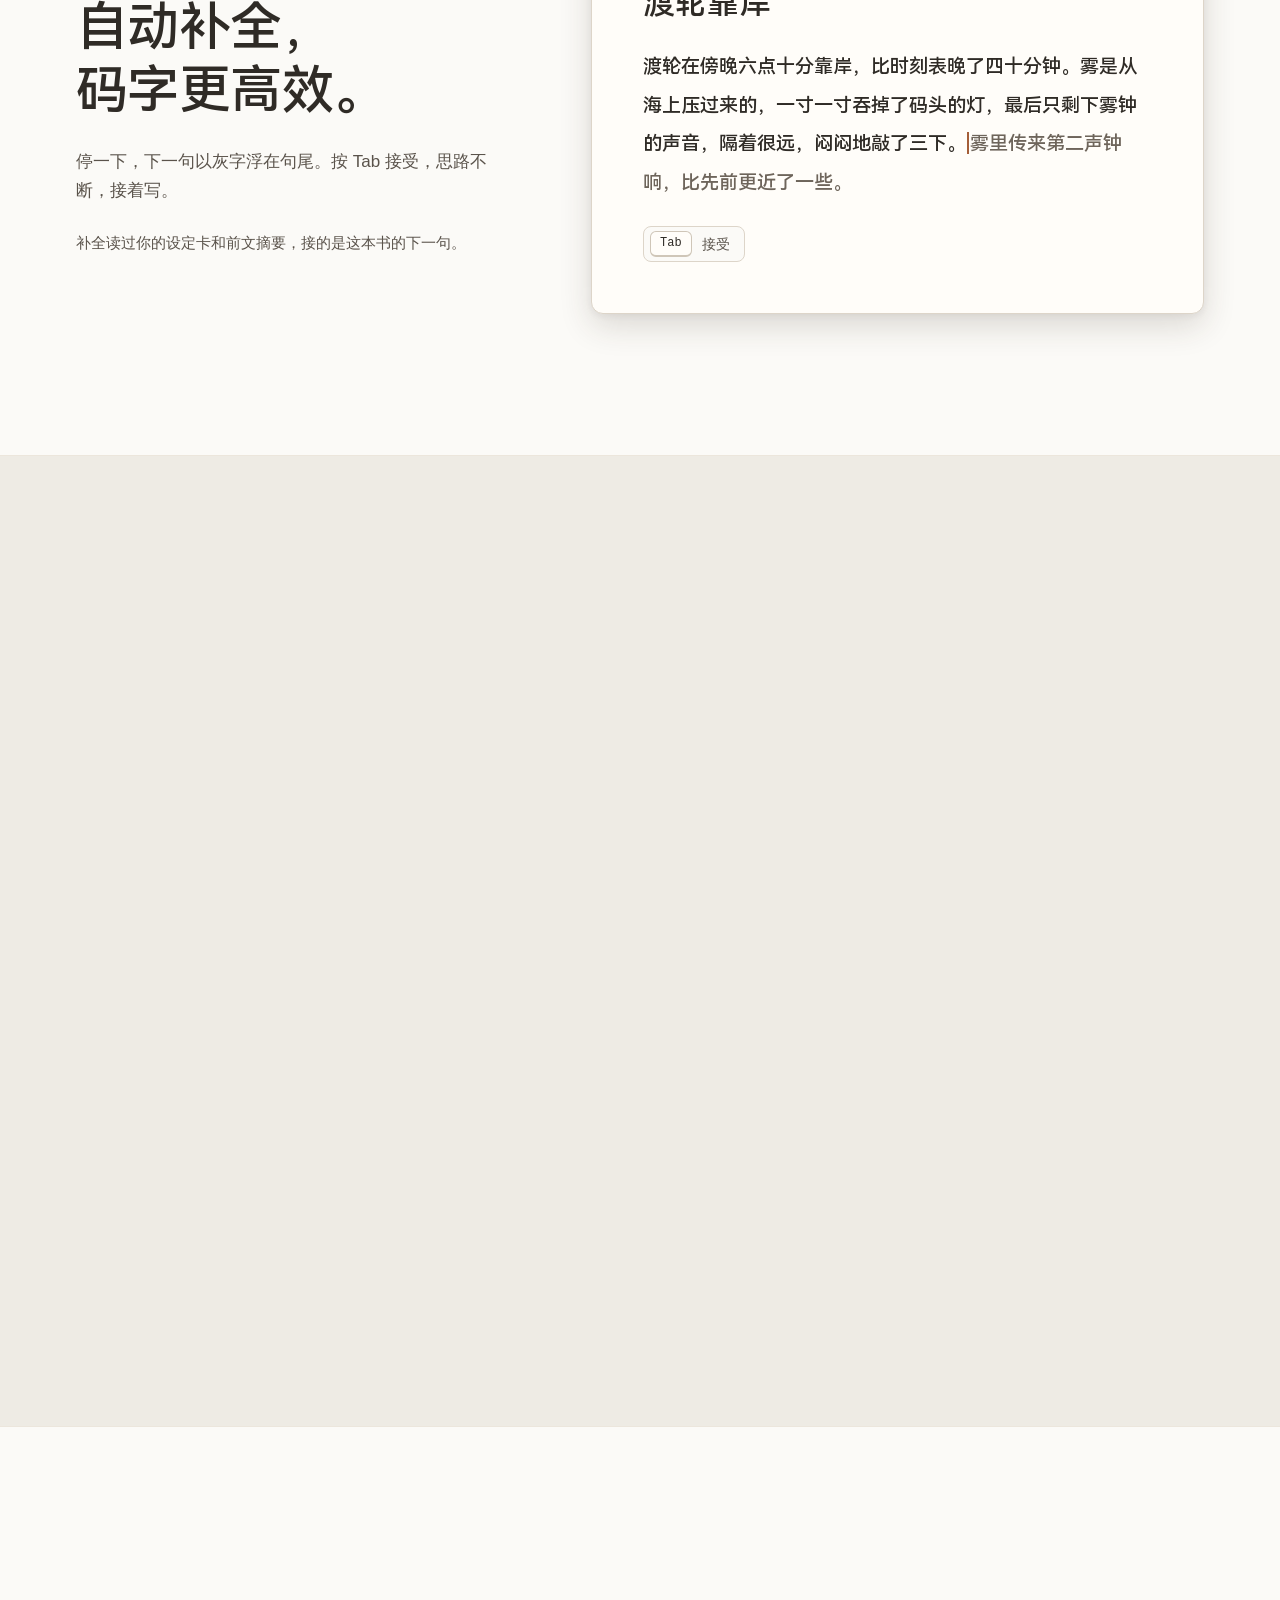
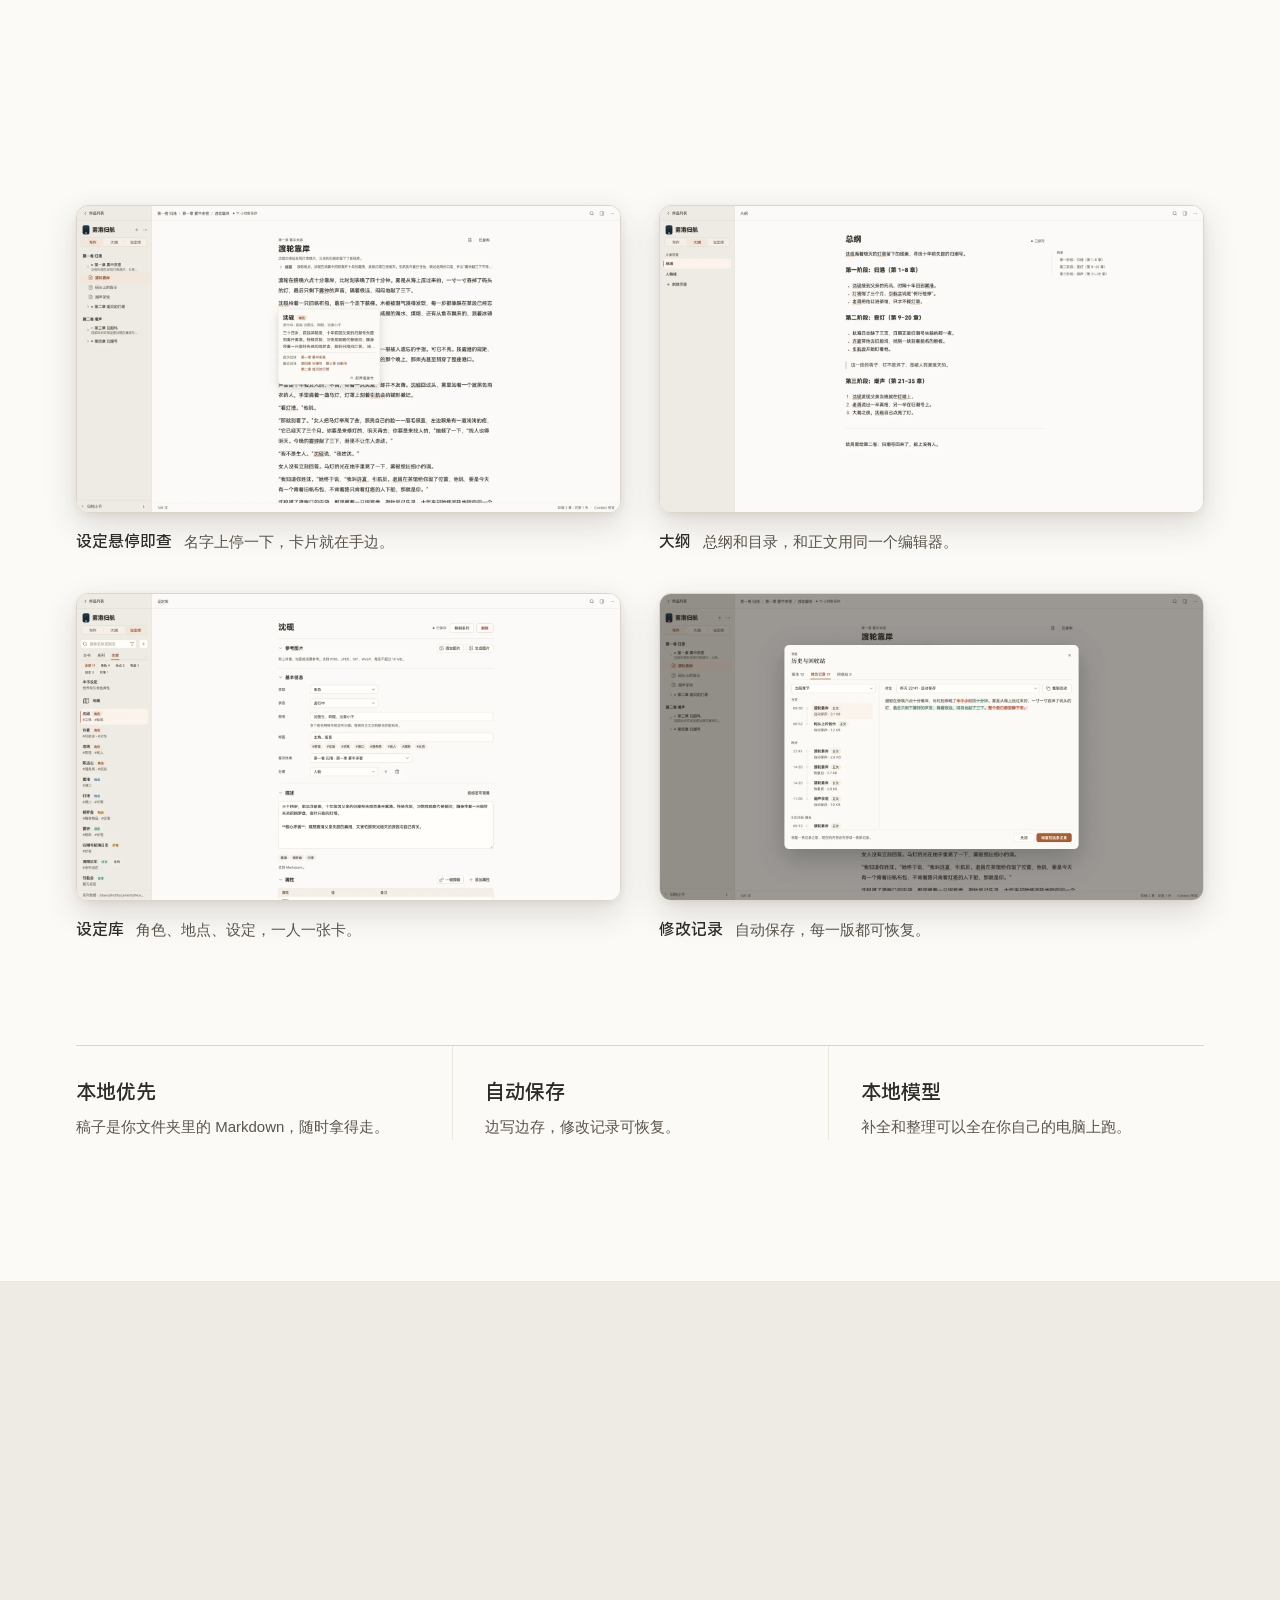
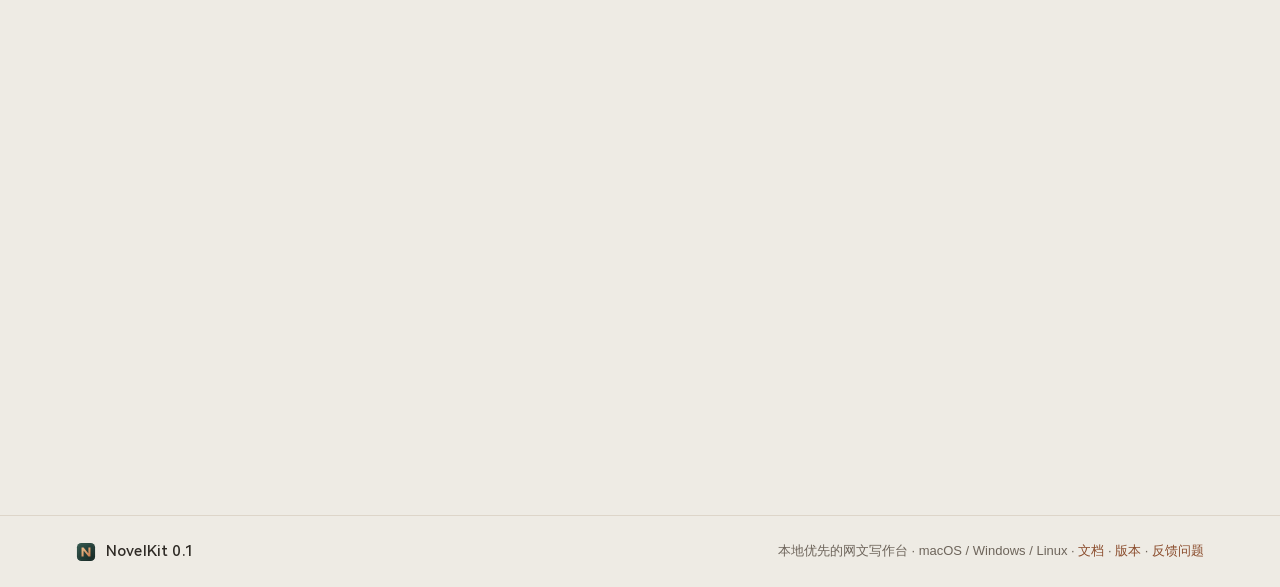
==== commit b2d91fe7: "Issue templates and feedback links" ====
--- a/index.html
+++ b/index.html
@@ -151,7 +151,7 @@
             <li><a class="download" data-asset="windows" href="https://github.com/ForgeAILab/novelkit/releases">Windows</a></li>
             <li><a class="download" data-asset="linux" href="https://github.com/ForgeAILab/novelkit/releases">Linux · AppImage</a></li>
           </ul>
-          <p class="downloads-note">测试版未签名：macOS 右键「打开」，Windows 在 SmartScreen 点「更多信息 → 仍要运行」。<a href="docs/">快速开始</a> · <a href="https://github.com/ForgeAILab/novelkit/releases">所有版本</a></p>
+          <p class="downloads-note">测试版未签名：macOS 右键「打开」，Windows 在 SmartScreen 点「更多信息 → 仍要运行」。<a href="docs/">快速开始</a> · <a href="https://github.com/ForgeAILab/novelkit/releases">所有版本</a> · 遇到问题？<a href="https://github.com/ForgeAILab/novelkit/issues/new/choose">在 GitHub 反馈</a></p>
         </div>
       </div>
     </section>
@@ -160,7 +160,7 @@
   <footer class="foot">
     <div class="wrap foot-row">
       <span class="brand"><img src="media/icon.svg" width="20" height="20" alt=""><span>NovelKit 0.1</span></span>
-      <span>本地优先的网文写作台 · macOS / Windows / Linux · <a href="docs/">文档</a> · <a href="https://github.com/ForgeAILab/novelkit/releases">版本</a></span>
+      <span>本地优先的网文写作台 · macOS / Windows / Linux · <a href="docs/">文档</a> · <a href="https://github.com/ForgeAILab/novelkit/releases">版本</a> · <a href="https://github.com/ForgeAILab/novelkit/issues/new/choose">反馈问题</a></span>
     </div>
   </footer>
 
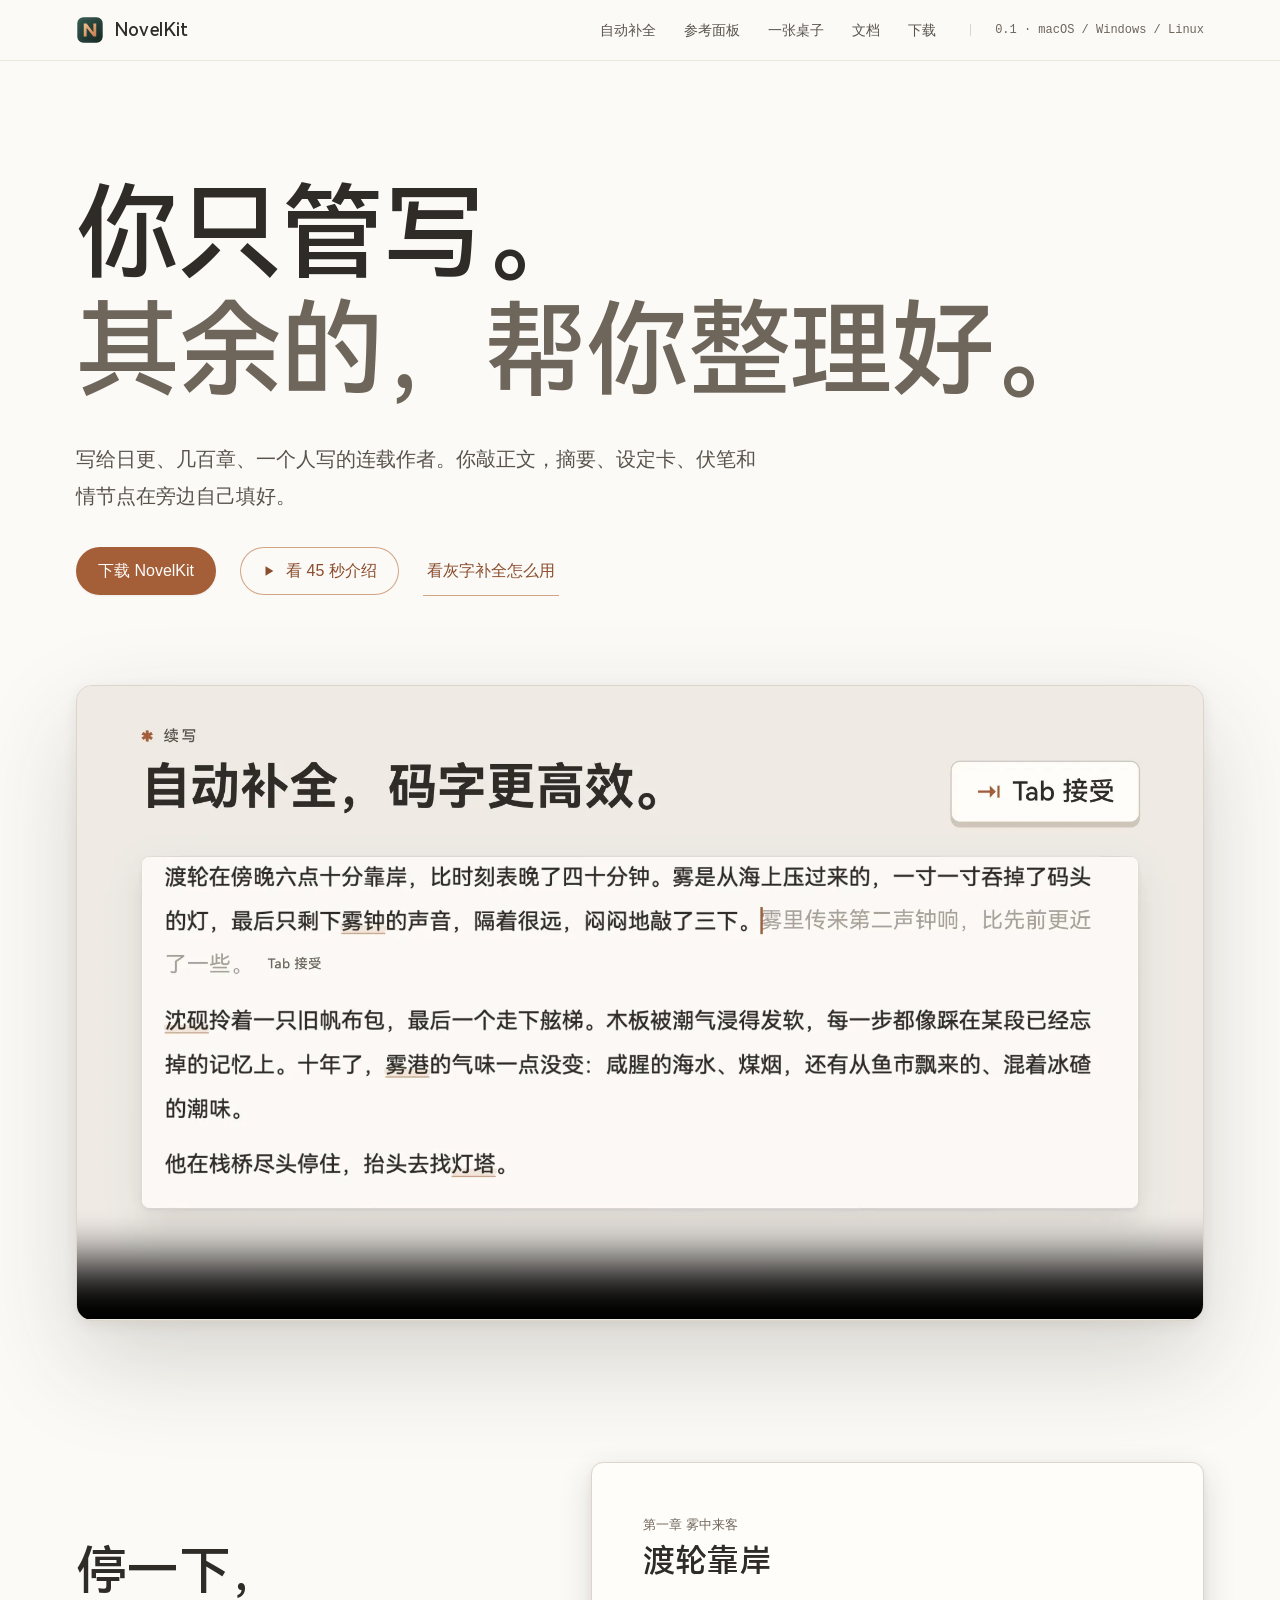
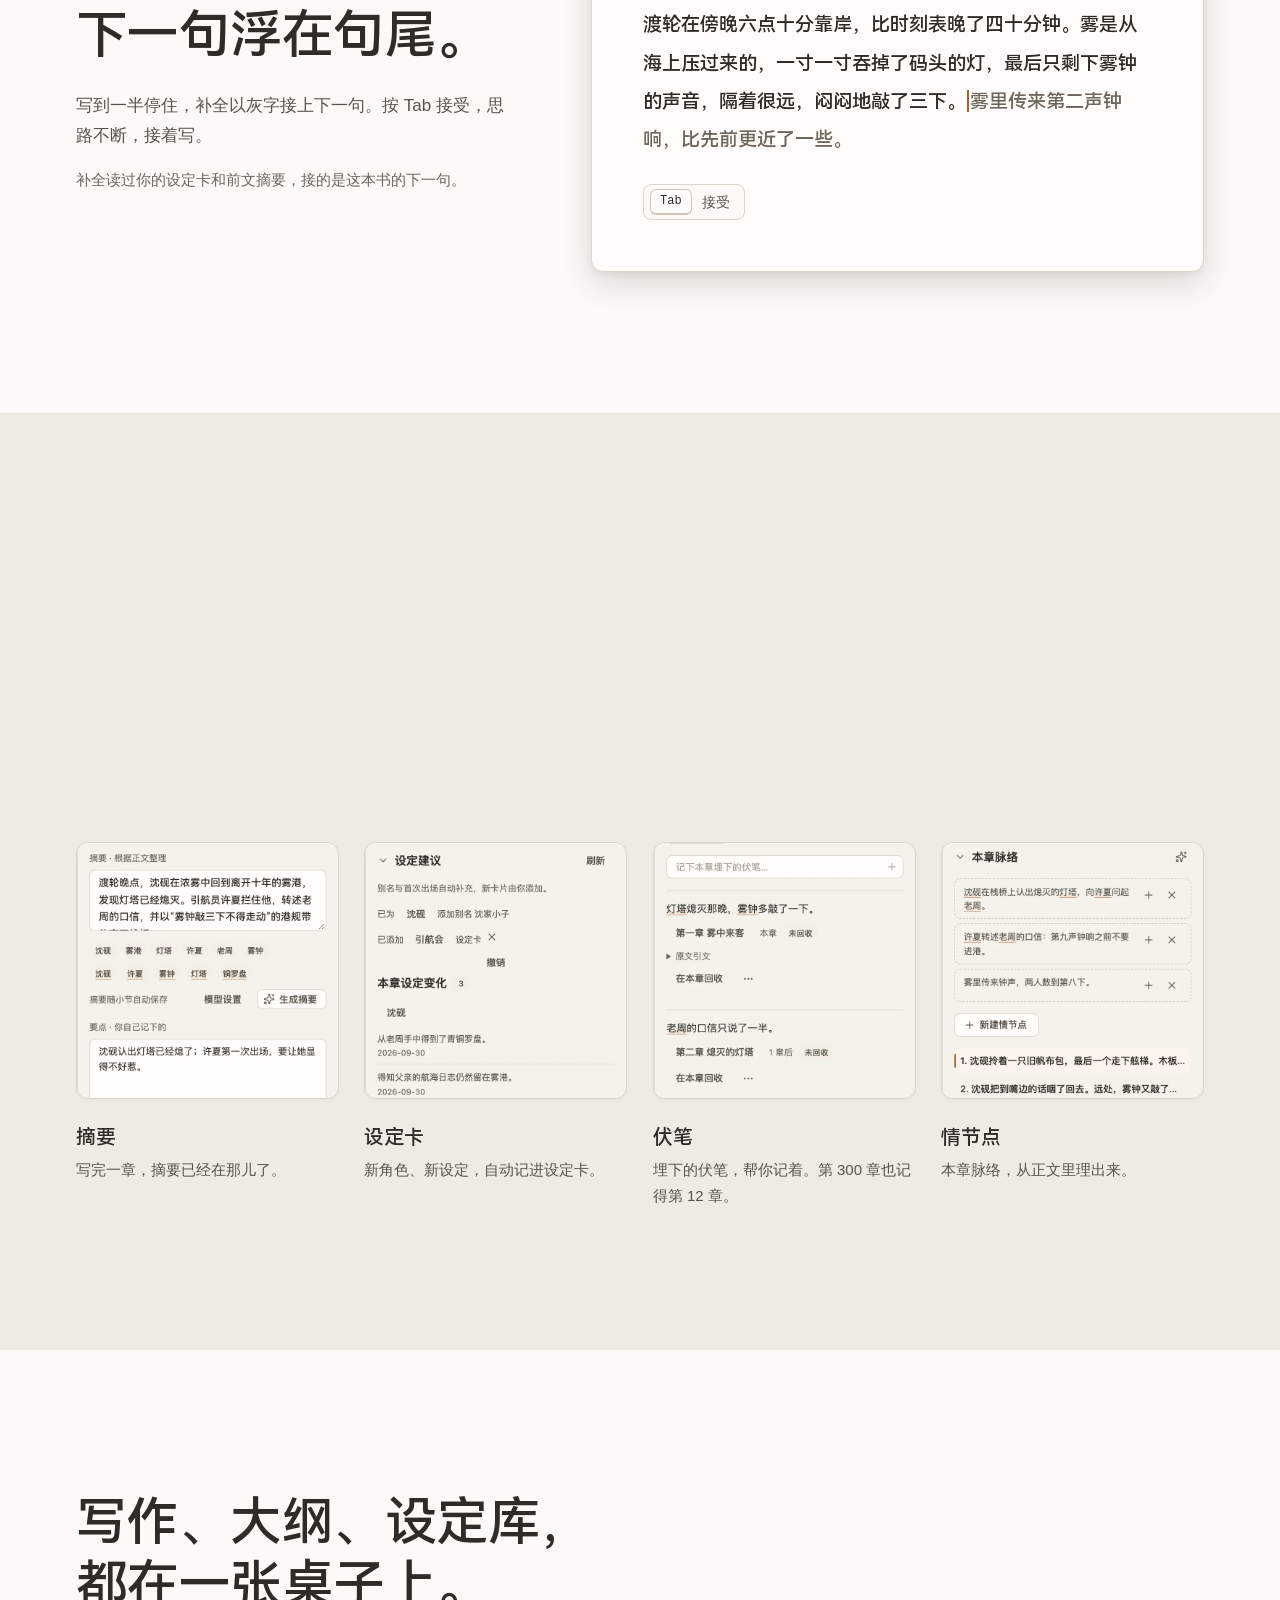
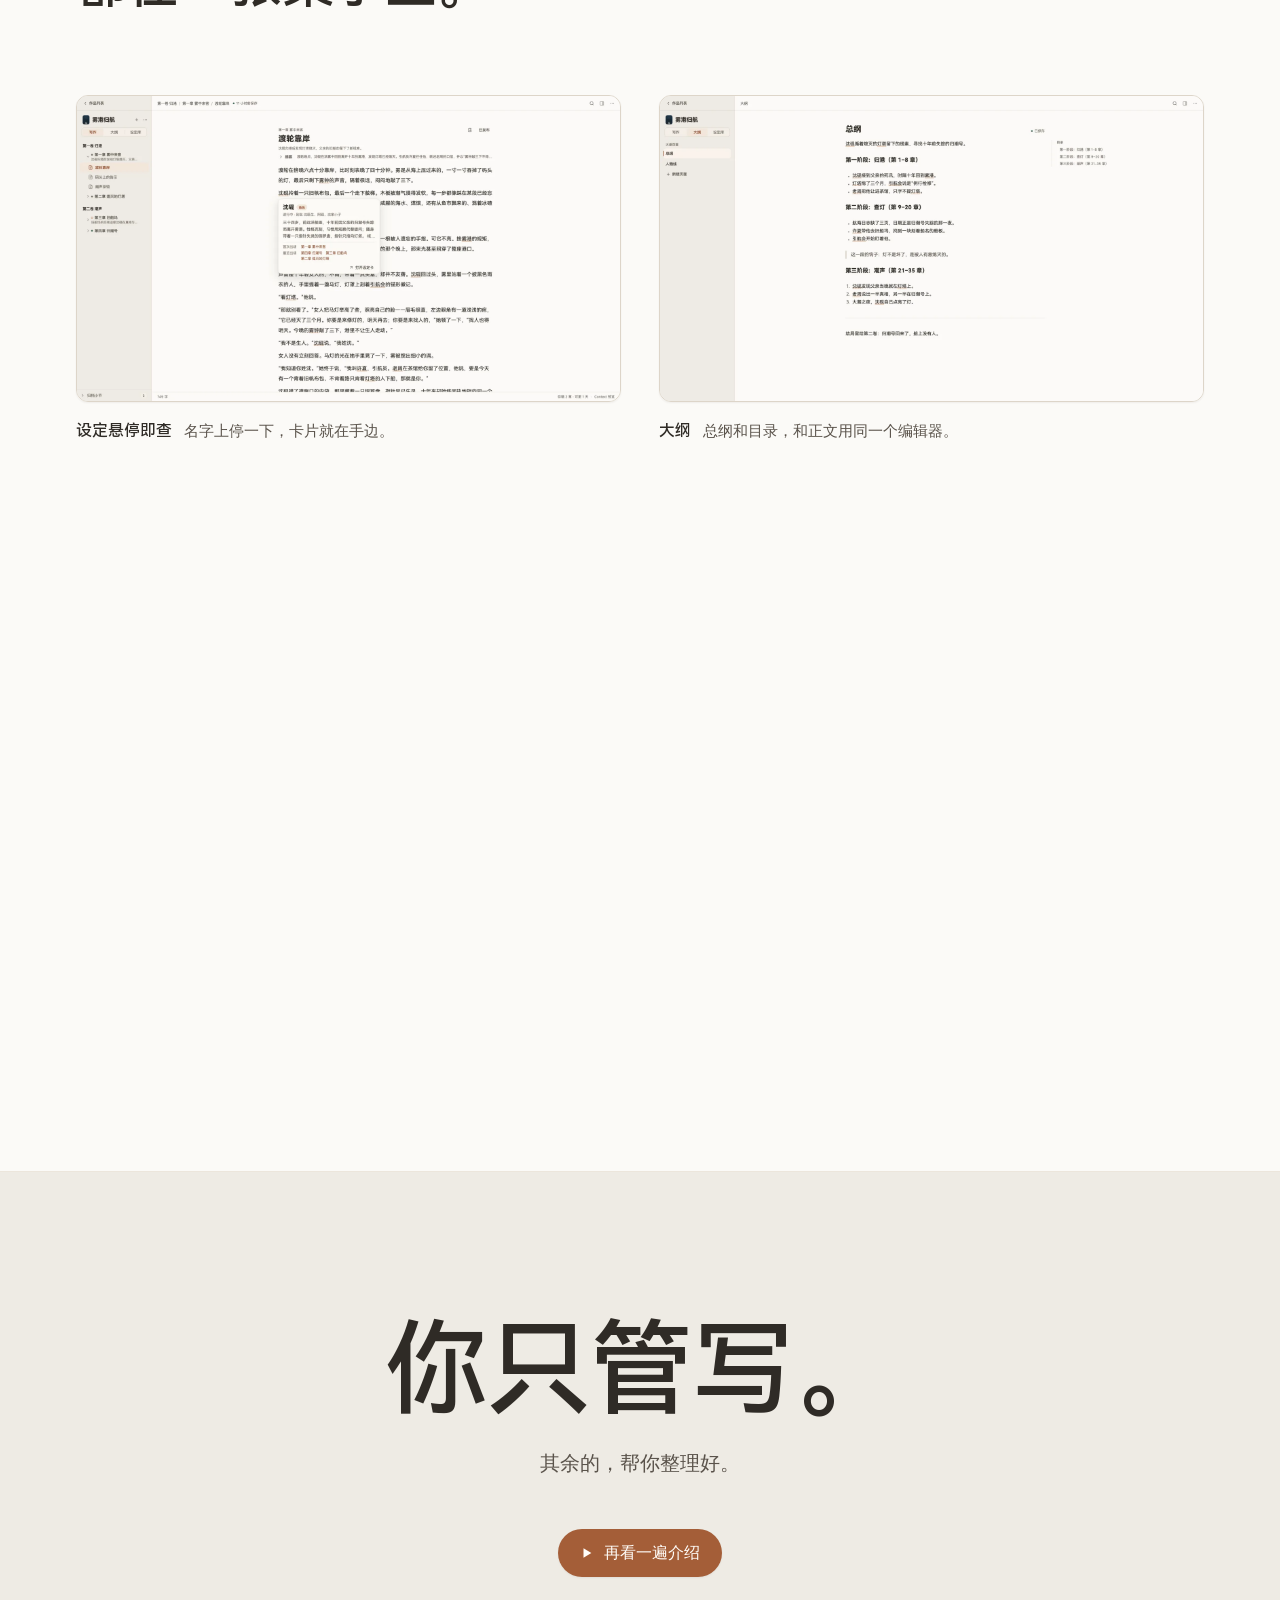
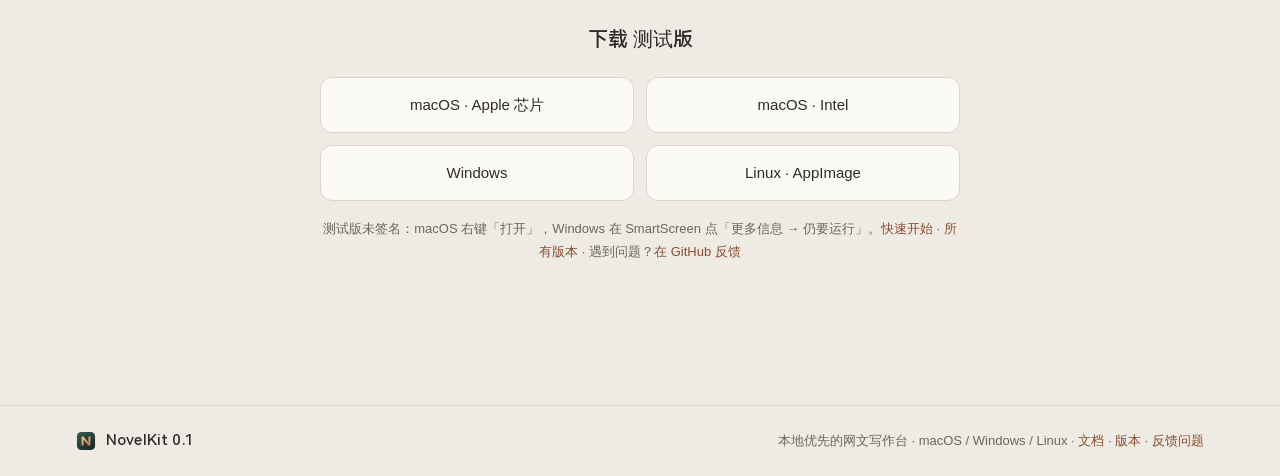
==== commit d1796a7d: "site: 1180e36" ====
--- a/index.html
+++ b/index.html
@@ -36,7 +36,6 @@
 
   <main id="main">
     <section class="hero wrap">
-      <p class="overline">NovelKit 0.1 · 本地优先的网文写作台</p>
       <h1>你只管写。<br><span class="h1-second">其余的，帮你整理好。</span></h1>
       <p class="lede">写给日更、几百章、一个人写的连载作者。你敲正文，摘要、设定卡、伏笔和情节点在旁边自己填好。</p>
       <div class="hero-actions">
@@ -45,7 +44,7 @@
           <svg viewBox="0 0 16 16" width="14" height="14" aria-hidden="true"><path d="M4 2.5v11l9-5.5z" fill="currentColor"/></svg>
           看 45 秒介绍
         </button>
-        <a class="link" href="#complete">看它怎么帮你</a>
+        <a class="link" href="#complete">看灰字补全怎么用</a>
       </div>
 
       <figure class="film" data-reveal>
@@ -57,9 +56,8 @@
 
     <section class="feature wrap" id="complete">
       <div class="feature-copy" data-reveal>
-        <p class="index">01 · 自动补全</p>
-        <h2>自动补全，<br>码字更高效。</h2>
-        <p>停一下，下一句以灰字浮在句尾。按 Tab 接受，思路不断，接着写。</p>
+        <h2>停一下，<br>下一句浮在句尾。</h2>
+        <p>写到一半停住，补全以灰字接上下一句。按 Tab 接受，思路不断，接着写。</p>
         <p class="note">补全读过你的设定卡和前文摘要，接的是这本书的下一句。</p>
       </div>
       <div class="sheet" data-reveal data-ghost-demo>
@@ -76,7 +74,6 @@
     <section class="band" id="reference">
       <div class="wrap">
         <div class="band-head" data-reveal>
-          <p class="index">02 · 参考面板</p>
           <h2>你写正文，<br>旁边自己记好。</h2>
           <p>正文旁的参考面板跟着你写的内容更新。自动追加，随时可撤销。</p>
         </div>
@@ -107,7 +104,6 @@
 
     <section class="desk wrap" id="desk">
       <div class="desk-head" data-reveal>
-        <p class="index">03 · 一张桌子</p>
         <h2>写作、大纲、设定库，<br>都在一张桌子上。</h2>
       </div>
       <div class="screens">
@@ -130,7 +126,6 @@
       </div>
       <dl class="facts" data-reveal>
         <div><dt>本地优先</dt><dd>稿子是你文件夹里的 Markdown，随时拿得走。</dd></div>
-        <div><dt>自动保存</dt><dd>边写边存，修改记录可恢复。</dd></div>
         <div><dt>本地模型</dt><dd>补全和整理可以全在你自己的电脑上跑。</dd></div>
       </dl>
     </section>
--- a/styles.css
+++ b/styles.css
@@ -111,7 +111,6 @@
 .top-meta { font: 12px/1 var(--font-mono); color: var(--text-tertiary); padding-left: var(--space-6); border-left: 1px solid var(--line); }
 
 /* Shared type */
-.overline, .index { font: 13px/1.4 var(--font-mono); letter-spacing: .04em; color: var(--text-tertiary); }
 h1, h2, h3, .outro-line, .sheet-title { font-family: var(--font-display); font-weight: 500; }
 h2 { font-size: var(--text-h2); line-height: 1.22; letter-spacing: -.01em; text-wrap: balance; }
 
@@ -129,7 +128,7 @@
 
 /* Hero */
 .hero { padding-top: clamp(56px, 9vw, 128px); }
-.hero h1 { margin-top: var(--space-6); font-size: var(--text-h1); line-height: 1.12; letter-spacing: -.02em; }
+.hero h1 { font-size: var(--text-h1); line-height: 1.12; letter-spacing: -.02em; }
 .h1-second { color: var(--text-tertiary); }
 .lede { margin-top: var(--space-8); max-width: 34em; font-size: var(--text-lede); line-height: 1.8; color: var(--text-secondary); }
 .hero-actions { display: flex; flex-wrap: wrap; align-items: center; gap: var(--space-6); margin-top: var(--space-8); }
@@ -146,8 +145,7 @@
   display: grid; grid-template-columns: minmax(0, 5fr) minmax(0, 7fr); align-items: center;
   gap: clamp(32px, 6vw, 96px); padding-block: var(--space-section);
 }
-.feature-copy h2, .band-head h2, .desk-head h2 { margin-top: var(--space-4); }
-.feature-copy p:not(.index), .band-head p:not(.index) { margin-top: var(--space-6); max-width: 26em; color: var(--text-secondary); }
+.feature-copy p, .band-head p { margin-top: var(--space-6); max-width: 26em; color: var(--text-secondary); }
 .feature-copy .note { margin-top: var(--space-4); font-size: 15px; color: var(--text-tertiary); }
 
 .sheet {
@@ -188,19 +186,17 @@
 .panel img {
   width: 100%; border: 1px solid var(--line); border-radius: var(--radius-lg);
   background: var(--surface-side); box-shadow: var(--shadow-1);
-  transition: transform var(--dur-reveal) var(--ease), box-shadow var(--dur-reveal) var(--ease);
-}
-.panel:hover img { transform: translateY(-4px); box-shadow: var(--shadow-pop); }
+}
 .panel h3 { margin-top: var(--space-6); font-size: var(--text-h3); line-height: 1.4; }
 .panel p { margin-top: 6px; font-size: 15px; line-height: 1.7; color: var(--text-secondary); }
 
 /* 03 the desk */
 .desk { padding-block: var(--space-section); }
 .screens { display: grid; grid-template-columns: repeat(2, minmax(0, 1fr)); gap: clamp(20px, 3vw, 40px); margin-top: clamp(40px, 6vw, 80px); }
-.screen img { width: 100%; border: 1px solid var(--line); border-radius: var(--radius-lg); box-shadow: var(--shadow-pop); }
+.screen img { width: 100%; border: 1px solid var(--line); border-radius: var(--radius-lg); box-shadow: var(--shadow-1); }
 .screen figcaption { margin-top: var(--space-4); font-size: 15px; color: var(--text-secondary); }
 .screen strong { margin-right: var(--space-3); font: 500 16px/1.4 var(--font-display); color: var(--text); }
-.facts { display: grid; grid-template-columns: repeat(3, minmax(0, 1fr)); margin-top: clamp(56px, 8vw, 104px); border-top: 1px solid var(--line); }
+.facts { display: grid; grid-template-columns: repeat(2, minmax(0, 1fr)); margin-top: clamp(56px, 8vw, 104px); border-top: 1px solid var(--line); }
 .facts > div { padding: var(--space-8) var(--space-8) 0 0; }
 .facts > div + div { padding-left: var(--space-8); border-left: 1px solid var(--line-subtle); }
 .facts dt { font: 500 var(--text-h3)/1.4 var(--font-display); }
